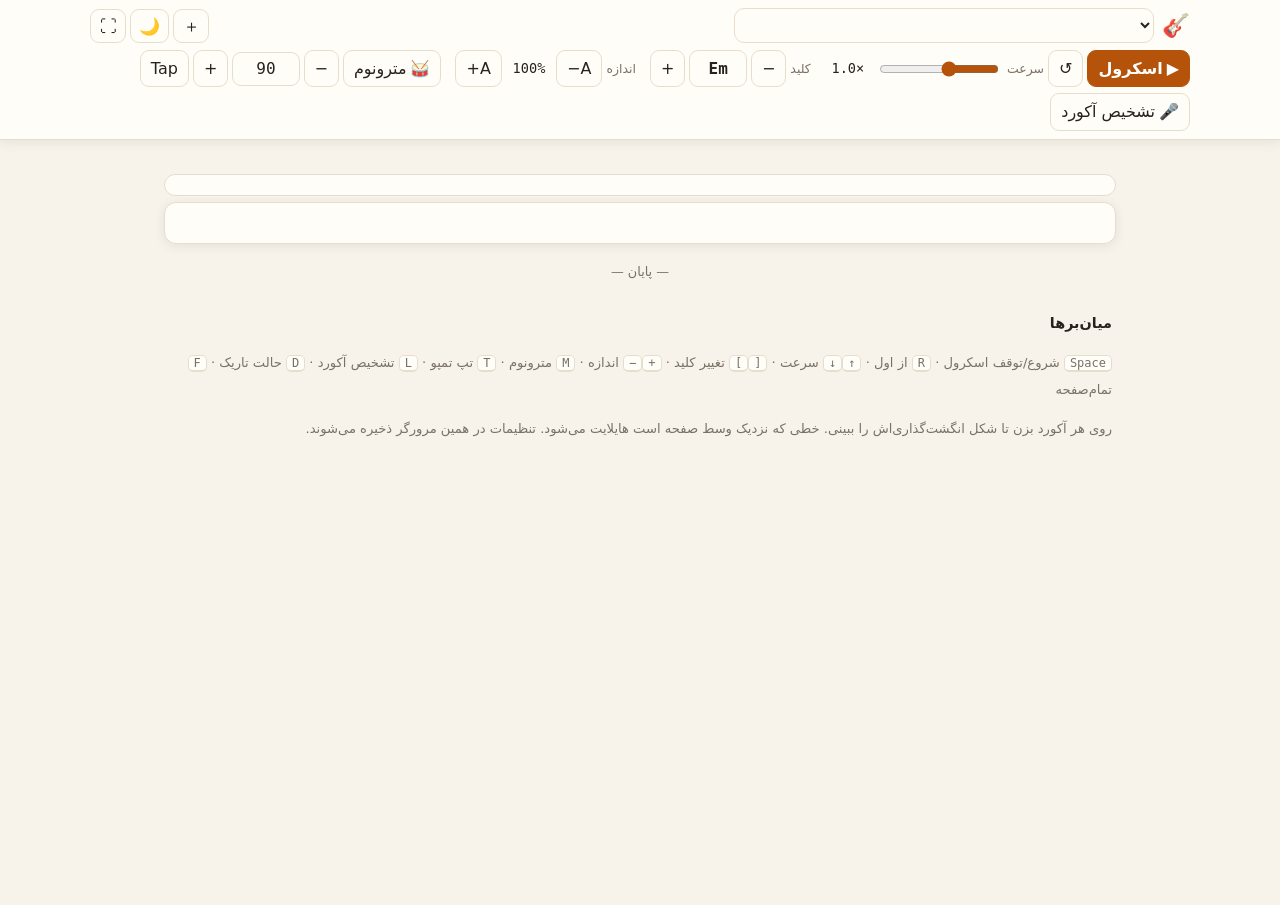
==== index.html @ a86bbe0f "Rebuild the app UI around a data-only song library - Songs are single entries in songs/library.js; H" ====
<!DOCTYPE html>
<html lang="fa" dir="rtl">
<head>
<meta charset="UTF-8">
<meta name="viewport" content="width=device-width, initial-scale=1, viewport-fit=cover">
<meta name="color-scheme" content="light dark">
<meta name="theme-color" content="#f7f3ea" media="(prefers-color-scheme: light)">
<meta name="theme-color" content="#141414" media="(prefers-color-scheme: dark)">
<title>تمرین گیتار — Guitar Practice</title>
<link rel="stylesheet" href="css/style.css">
<script>
  // Apply the saved theme before first paint (no light flash in dark mode).
  (function () {
    try {
      var s = JSON.parse(localStorage.getItem('gp:settings') || '{}');
      var t = s.theme || (matchMedia('(prefers-color-scheme: dark)').matches ? 'dark' : 'light');
      document.documentElement.setAttribute('data-theme', t);
    } catch (e) { document.documentElement.setAttribute('data-theme', 'light'); }
  })();
</script>
</head>
<body>
<header class="appbar" id="appbar">
  <div class="appbar-row">
    <div class="brand" aria-hidden="true">🎸</div>
    <label class="song-picker">
      <span class="sr-only">انتخاب آهنگ</span>
      <select id="songSelect" title="انتخاب آهنگ" dir="auto"></select>
    </label>
    <div class="appbar-actions">
      <button type="button" id="addSongBtn" class="icon-btn" title="افزودن آهنگ">＋</button>
      <button type="button" id="themeBtn" class="icon-btn" title="حالت تاریک / روشن (D)" aria-label="حالت تاریک / روشن">🌙</button>
      <button type="button" id="fsBtn" class="icon-btn" title="تمام‌صفحه (F)" aria-label="تمام‌صفحه">⛶</button>
      <button type="button" id="moreBtn" class="icon-btn more-btn" title="ابزارهای بیشتر" aria-expanded="false" aria-controls="toolbar">⚙</button>
    </div>
  </div>

  <div class="toolbar" id="toolbar">
    <div class="tool-group" role="group" aria-label="اسکرول خودکار">
      <button type="button" id="playBtn" class="primary play-btn" title="شروع / توقف اسکرول (Space)"><span class="ico">▶</span><span class="lbl">اسکرول</span></button>
      <button type="button" id="restartBtn" title="از اول (R)" aria-label="از اول">↺</button>
      <label class="slider" title="سرعت اسکرول (↑ / ↓)">
        <span class="tool-label">سرعت</span>
        <input type="range" id="speed" min="0" max="100" step="1" value="40" aria-label="سرعت اسکرول">
        <output id="speedOut" class="mono" dir="ltr">1.0×</output>
      </label>
    </div>

    <div class="tool-group extra" role="group" aria-label="تغییر کلید">
      <span class="tool-label">کلید</span>
      <button type="button" id="transDown" title="نیم‌پرده پایین ([)" aria-label="نیم‌پرده پایین">−</button>
      <button type="button" id="keyOut" dir="ltr" class="value-btn mono" title="بازگشت به کلید اصلی">Em</button>
      <button type="button" id="transUp" title="نیم‌پرده بالا (])" aria-label="نیم‌پرده بالا">+</button>
    </div>

    <div class="tool-group extra" role="group" aria-label="اندازهٔ متن">
      <span class="tool-label">اندازه</span>
      <button type="button" id="zoomOutBtn" title="کوچک‌تر (−)" aria-label="کوچک‌تر">A−</button>
      <output id="zoomOut" class="mono" dir="ltr">100%</output>
      <button type="button" id="zoomInBtn" title="بزرگ‌تر (+)" aria-label="بزرگ‌تر">A+</button>
    </div>

    <div class="tool-group extra" role="group" aria-label="مترونوم">
      <button type="button" id="metroBtn" title="مترونوم (M)"><span class="ico">🥁</span><span class="lbl">مترونوم</span></button>
      <button type="button" id="bpmDown" aria-label="کاهش تمپو">−</button>
      <input type="number" id="bpm" class="mono" min="20" max="300" value="90" inputmode="numeric" aria-label="BPM" title="BPM">
      <button type="button" id="bpmUp" aria-label="افزایش تمپو">+</button>
      <button type="button" id="tapBtn" title="تپ تمپو (T)">Tap</button>
      <span class="beats" id="beats" aria-hidden="true"></span>
    </div>

    <div class="tool-group" role="group" aria-label="تشخیص آکورد">
      <button type="button" id="micBtn" title="تشخیص آکورد با میکروفون (L)"><span class="ico">🎤</span><span class="lbl">تشخیص آکورد</span></button>
    </div>
  </div>
</header>

<main id="main">
  <section class="song-head">
    <h1 id="songTitle" dir="auto"></h1>
    <div class="song-meta" id="songMeta"></div>
  </section>

  <section class="chord-strip" id="chordStrip" aria-label="آکوردهای این آهنگ"></section>

  <div id="topSpacer" aria-hidden="true"></div>
  <article class="sheet" id="sheet" dir="ltr" lang="en" aria-label="آکورد و متن آهنگ"></article>
  <div class="sheet-end" id="sheetEnd" aria-hidden="true">— پایان —</div>

  <section class="help" id="help">
    <h2>میان‌برها</h2>
    <p>
      <kbd>Space</kbd> شروع/توقف اسکرول ·
      <kbd>R</kbd> از اول ·
      <kbd>↑</kbd><kbd>↓</kbd> سرعت ·
      <kbd>[</kbd><kbd>]</kbd> تغییر کلید ·
      <kbd>+</kbd><kbd>−</kbd> اندازه ·
      <kbd>M</kbd> مترونوم ·
      <kbd>T</kbd> تپ تمپو ·
      <kbd>L</kbd> تشخیص آکورد ·
      <kbd>D</kbd> حالت تاریک ·
      <kbd>F</kbd> تمام‌صفحه
    </p>
    <p>روی هر آکورد بزن تا شکل انگشت‌گذاری‌اش را ببینی. خطی که نزدیک وسط صفحه است هایلایت می‌شود. تنظیمات در همین مرورگر ذخیره می‌شوند.</p>
  </section>
</main>

<div class="focus-line" id="focusLine" aria-hidden="true"></div>

<aside class="detector" id="detector" hidden aria-label="تشخیص آکورد">
  <div class="det-head">
    <span class="det-dot" id="detDot"></span>
    <span class="det-title">تشخیص آکورد</span>
    <span class="det-status" id="detStatus" aria-live="polite"></span>
    <button type="button" id="detMin" class="icon-btn small" title="کوچک / بزرگ" aria-label="کوچک / بزرگ">▾</button>
    <button type="button" id="detClose" class="icon-btn small" title="خاموش" aria-label="خاموش کردن">✕</button>
  </div>
  <div class="det-body">
    <div class="det-main">
      <div class="det-chord mono" id="detChord" dir="ltr" aria-live="polite">—</div>
      <div class="det-side">
        <div class="meter" title="اطمینان"><div class="meter-fill" id="detConf"></div></div>
        <div class="det-sub mono" id="detSub" dir="ltr"></div>
        <div class="det-alt mono" id="detAlt" dir="ltr"></div>
      </div>
    </div>
    <div class="chroma" id="chroma" dir="ltr" aria-hidden="true"></div>
    <div class="level" title="بلندی صدا و آستانه"><div class="level-fill" id="levelFill"></div><div class="level-gate" id="levelGate"></div></div>
    <div class="det-history mono" id="detHistory" dir="ltr" aria-label="آکوردهای اخیر"></div>
    <details class="det-settings">
      <summary>تنظیمات تشخیص</summary>
      <label class="check"><input type="checkbox" id="songOnly" checked> فقط آکوردهای همین آهنگ (دقیق‌تر)</label>
      <label class="slider wide"><span class="tool-label">حساسیت</span><input type="range" id="sensitivity" min="0" max="100" step="1" value="55"></label>
      <div class="det-actions">
        <button type="button" id="useMicBtn">🎤 میکروفون</button>
        <label class="file-btn" role="button" tabindex="0">🎵 فایل صوتی<input type="file" id="audioFile" accept="audio/*" hidden></label>
      </div>
      <p class="hint">برای دقت بهتر: گوشی/لپ‌تاپ را نزدیک گیتار بگذار، سیم‌ها را کوک کن و هر آکورد را کامل بزن.</p>
    </details>
  </div>
</aside>

<div class="popover" id="chordPop" hidden role="dialog" aria-modal="false"></div>

<dialog id="songDialog" class="song-dialog">
  <form method="dialog" id="songForm">
    <h2>افزودن آهنگ</h2>
    <p class="hint">متن را با آکوردهای داخل کروشه (<code dir="ltr">[Am]Lyin' in [C]bed</code>) یا آکوردها در خط بالای متن وارد کن. آهنگ در همین مرورگر ذخیره می‌شود؛ برای افزودن دائمی، «کپی ورودی کتابخانه» را بزن و در <code>songs/library.js</code> بچسبان.</p>
    <div class="form-grid">
      <label>عنوان<input name="title" required dir="auto"></label>
      <label>خواننده<input name="artist" dir="auto"></label>
      <label>کلید<input name="key" dir="ltr" placeholder="Em"></label>
      <label>BPM<input name="bpm" type="number" min="20" max="300" dir="ltr" placeholder="90"></label>
      <label>میزان<input name="timeSignature" dir="ltr" placeholder="4/4"></label>
      <label class="check"><input type="checkbox" name="rtl"> متن فارسی (راست‌به‌چپ)</label>
    </div>
    <label class="body-label">آکورد و متن<textarea name="body" rows="12" dir="ltr" spellcheck="false" required placeholder="[Verse 1]&#10;[Am]Lyin' in [C]bed&#10;Tryin' to [Em]sleep but I [D]can't"></textarea></label>
    <div class="dialog-actions">
      <button type="button" id="songSave" class="primary">ذخیره و نمایش</button>
      <button type="button" id="songCopy">کپی ورودی کتابخانه</button>
      <button type="button" id="songDelete" class="danger" hidden>حذف</button>
      <button type="button" id="songCancel">بستن</button>
    </div>
  </form>
</dialog>

<div class="toast" id="toast" role="status" aria-live="polite"></div>

<script src="js/music-theory.js"></script>
<script src="js/song-parser.js"></script>
<script src="js/chord-shapes.js"></script>
<script src="js/chord-detector.js"></script>
<script src="js/audio-engine.js"></script>
<script src="songs/library.js"></script>
<script src="js/app.js"></script>
</body>
</html>
---- css/style.css ----
/* Guitar Practice — styles. No external fonts or frameworks. */

:root {
  --bg: #f7f3ea;
  --paper: #fffdf8;
  --ink: #26221d;
  --muted: #7a7166;
  --line: #e6ddcc;
  --accent: #b45309;
  --accent-ink: #fff;
  --accent-2: #0f766e;
  --chord: #a2340f;
  --hl: #fdeec2;
  --hl-edge: #e0a526;
  --match: #15803d;
  --match-bg: #dcfce7;
  --danger: #b91c1c;
  --shadow: 0 2px 12px rgba(40, 30, 10, 0.08);
  --radius: 12px;
  --ui-font: Vazirmatn, "Vazir", "Segoe UI", Tahoma, system-ui, -apple-system, "Noto Sans Arabic", sans-serif;
  --mono: ui-monospace, "Cascadia Mono", "SFMono-Regular", Menlo, Consolas, "Roboto Mono", "DejaVu Sans Mono", "Liberation Mono", "Courier New", monospace;
  --zoom: 1;
  --sheet-size: 18px;
  --appbar-h: 108px;
  color-scheme: light;
}

[data-theme="dark"] {
  --bg: #121212;
  --paper: #1b1a19;
  --ink: #ece7de;
  --muted: #9b948a;
  --line: #34312d;
  --accent: #f59e0b;
  --accent-ink: #1a1305;
  --accent-2: #2dd4bf;
  --chord: #fbbf24;
  --hl: #3a3218;
  --hl-edge: #f59e0b;
  --match: #4ade80;
  --match-bg: #14361f;
  --danger: #f87171;
  --shadow: 0 2px 14px rgba(0, 0, 0, 0.45);
  color-scheme: dark;
}

* { box-sizing: border-box; }
html { -webkit-text-size-adjust: 100%; }
body {
  margin: 0;
  background: var(--bg);
  color: var(--ink);
  font-family: var(--ui-font);
  line-height: 1.6;
  transition: background-color 0.25s, color 0.25s;
}
button, input, select, textarea { font: inherit; color: inherit; }
.mono { font-family: var(--mono); }
[hidden] { display: none !important; }
.sr-only { position: absolute; width: 1px; height: 1px; overflow: hidden; clip: rect(0 0 0 0); white-space: nowrap; }

/* ------------------------------------------------------------ app bar */

.appbar {
  position: sticky;
  top: 0;
  z-index: 40;
  background: var(--paper);
  background: color-mix(in srgb, var(--paper) 94%, transparent);
  backdrop-filter: blur(8px);
  -webkit-backdrop-filter: blur(8px);
  border-bottom: 1px solid var(--line);
  box-shadow: var(--shadow);
  padding: 8px max(12px, env(safe-area-inset-right)) 8px max(12px, env(safe-area-inset-left));
}
.appbar-row {
  display: flex;
  align-items: center;
  gap: 8px;
  max-width: 1100px;
  margin: 0 auto;
}
.brand { font-size: 1.4rem; }
.song-picker { flex: 1; min-width: 0; }
.song-picker select {
  width: 100%;
  max-width: 420px;
  font-weight: 600;
  padding: 6px 10px;
  border-radius: 10px;
  border: 1px solid var(--line);
  background: var(--paper);
}
.appbar-actions { display: flex; gap: 4px; }

button, .file-btn {
  border: 1px solid var(--line);
  background: var(--paper);
  border-radius: 9px;
  padding: 5px 10px;
  min-height: 34px;
  cursor: pointer;
  transition: border-color 0.15s, background-color 0.15s, transform 0.05s;
  user-select: none;
  -webkit-user-select: none;
}
button:hover, .file-btn:hover { border-color: var(--accent); }
button:active { transform: translateY(1px); }
button:focus-visible, select:focus-visible, input:focus-visible, .file-btn:focus-visible { outline: 2px solid var(--accent); outline-offset: 2px; }
button.primary { background: var(--accent); color: var(--accent-ink); border-color: var(--accent); font-weight: 600; }
button.on { background: var(--accent-2); color: #fff; border-color: var(--accent-2); }
button.danger { color: var(--danger); }
.icon-btn { min-width: 36px; padding: 4px 8px; font-size: 1.05rem; line-height: 1; }
.icon-btn.small { min-width: 28px; min-height: 28px; font-size: 0.85rem; padding: 2px 6px; }

.toolbar {
  display: flex;
  flex-wrap: wrap;
  gap: 6px 14px;
  align-items: center;
  max-width: 1100px;
  margin: 6px auto 0;
}
.tool-group { display: flex; align-items: center; gap: 4px; }
.tool-label { font-size: 0.78rem; color: var(--muted); }
.slider { display: flex; align-items: center; gap: 6px; }
.slider input[type="range"] { width: 120px; accent-color: var(--accent); }
.slider.wide input[type="range"] { width: 100%; flex: 1; }
output { min-width: 3.4em; text-align: center; font-size: 0.85rem; }
.value-btn { min-width: 3.6em; font-weight: 700; }
#bpm {
  width: 4.2em;
  text-align: center;
  border: 1px solid var(--line);
  background: var(--paper);
  border-radius: 9px;
  min-height: 34px;
  -moz-appearance: textfield;
}
#bpm::-webkit-outer-spin-button, #bpm::-webkit-inner-spin-button { -webkit-appearance: none; margin: 0; }
.beats { display: inline-flex; gap: 4px; margin-inline-start: 4px; }
.beats i { width: 9px; height: 9px; border-radius: 50%; background: var(--line); transition: background-color 0.05s, transform 0.05s; }
.beats i.on { background: var(--accent-2); transform: scale(1.25); }
.beats i.on.accent { background: var(--accent); }
.play-btn .ico, #metroBtn .ico, #micBtn .ico { margin-inline-end: 4px; }
.more-btn { display: none; }

/* --------------------------------------------------------------- main */

main {
  max-width: 980px;
  margin: 0 auto;
  padding: 18px max(14px, env(safe-area-inset-right)) 0 max(14px, env(safe-area-inset-left));
}
.song-head { margin-bottom: 10px; }
.song-head h1 { margin: 0; font-size: 1.45rem; line-height: 1.3; color: var(--accent); }
.song-head h1 small { color: var(--muted); font-weight: 500; font-size: 0.85em; }
.song-meta { display: flex; flex-wrap: wrap; gap: 6px; margin-top: 6px; font-size: 0.8rem; color: var(--muted); }
.chip { border: 1px solid var(--line); border-radius: 999px; padding: 1px 10px; background: var(--paper); }
.chip b { color: var(--ink); font-family: var(--mono); }
.chip.note { border-style: dashed; }
.yt-btn { font-size: 0.8rem; min-height: 26px; padding: 1px 10px; border-radius: 999px; }
.yt-frame { width: 100%; aspect-ratio: 16 / 9; border: 0; border-radius: var(--radius); margin-top: 8px; }

.chord-strip {
  display: flex;
  gap: 8px;
  overflow-x: auto;
  padding: 10px;
  margin: 10px 0 6px;
  background: var(--paper);
  border: 1px solid var(--line);
  border-radius: var(--radius);
  scrollbar-width: thin;
  direction: ltr;
}
.diagram {
  flex: 0 0 auto;
  display: flex;
  flex-direction: column;
  align-items: center;
  padding: 4px 6px 2px;
  border-radius: 10px;
  border: 1px solid transparent;
  background: none;
  min-height: 0;
  color: var(--ink);
}
.diagram .name { font-family: var(--mono); font-weight: 700; color: var(--chord); font-size: 0.95rem; }
.diagram.match { border-color: var(--match); background: var(--match-bg); }
.chord-svg { display: block; }
.chord-svg .finger { fill: var(--paper); }
.chord-svg .root-dot { fill: var(--chord); }

/* ---------------------------------------------------------- the sheet */

.sheet {
  background: var(--paper);
  border: 1px solid var(--line);
  border-radius: var(--radius);
  box-shadow: var(--shadow);
  padding: 18px 14px 22px;
  font-family: var(--mono);
  font-size: calc(var(--sheet-size) * var(--zoom));
  line-height: 1.35;
  font-variant-ligatures: none;
  text-align: start;
}
.section-label {
  font-family: var(--ui-font);
  font-size: 0.72em;
  font-weight: 700;
  letter-spacing: 0.06em;
  text-transform: uppercase;
  color: var(--accent-2);
  margin: 1.1em 0 0.25em;
  padding-inline-start: 0.5ch;
}
.section-label:first-child { margin-top: 0; }
.blank { height: 0.7em; }

.line {
  position: relative;
  padding: 0.08em 0.5ch 0.12em;
  margin: 0 -0.25ch;
  border-radius: 7px;
  transition: background-color 0.25s, box-shadow 0.25s;
}
.line.active {
  background: var(--hl);
  box-shadow: inset 4px 0 0 var(--hl-edge);
}
.sheet[dir="rtl"] .line.active { box-shadow: inset -4px 0 0 var(--hl-edge); }

/* A word group never wraps internally, so a chord stays on its word. */
.wg { display: inline-block; white-space: nowrap; vertical-align: bottom; }
.ck { display: inline-flex; flex-direction: column; align-items: flex-start; vertical-align: bottom; }
/* Chord row: zero width so a long chord name overflows to the right instead
   of stretching the lyric; the parser adds padding where chords would touch. */
.cd {
  display: block;
  width: 0;
  height: 1.3em;
  line-height: 1.3em;
  white-space: nowrap;
  overflow: visible;
}
.cd b {
  font-weight: 700;
  color: var(--chord);
  cursor: pointer;
  border-radius: 4px;
  padding: 0 1px;
  margin: 0 -1px;
}
.cd b:hover { background: color-mix(in srgb, var(--chord) 15%, transparent); }
.cd b.match { color: var(--match); background: var(--match-bg); box-shadow: 0 0 0 2px var(--match); }
.ly { display: block; white-space: pre; line-height: 1.4em; }
/* Monospace fonts have no Persian/Arabic glyphs; RTL lyrics use the UI font
   (alignment does not depend on monospace: each chord sits on its chunk). */
.sheet[dir="rtl"] .ly { font-family: var(--ui-font); }
.fill { display: inline-block; text-align: center; color: var(--muted); }
.line.lyrics-only .ly { white-space: pre-wrap; }
.line.chords-only .ck { margin-inline-end: 1.6ch; }
.line.chords-only .cd { width: auto; }
.line.chords-only .cd .annot { color: var(--muted); font-weight: 400; margin-inline-start: 0.6ch; }

.sheet-end { text-align: center; color: var(--muted); font-size: 0.8rem; padding: 18px 0 0; }
#topSpacer { height: 0; }
.help { color: var(--muted); font-size: 0.82rem; padding: 26px 4px 50vh; line-height: 2; }
.help h2 { font-size: 0.9rem; margin: 0; color: var(--ink); }
kbd {
  font-family: var(--mono);
  font-size: 0.75rem;
  border: 1px solid var(--line);
  border-bottom-width: 2px;
  border-radius: 5px;
  padding: 0 5px;
  background: var(--paper);
}

/* Reading guide at the focus height while auto-scrolling */
.focus-line {
  position: fixed;
  left: 0;
  right: 0;
  height: 0;
  border-top: 2px dashed color-mix(in srgb, var(--hl-edge) 55%, transparent);
  pointer-events: none;
  opacity: 0;
  transition: opacity 0.3s;
  z-index: 5;
}
.focus-line.show { opacity: 1; }

/* ------------------------------------------------------ chord detector */

/* Docked bottom-right: lyrics are left-aligned, so this covers the least. */
.detector {
  position: fixed;
  right: max(14px, env(safe-area-inset-right));
  bottom: max(14px, env(safe-area-inset-bottom));
  width: 300px;
  max-height: calc(100vh - var(--appbar-h) - 28px);
  overflow: auto;
  z-index: 30;
  background: var(--paper);
  border: 1px solid var(--line);
  border-radius: 16px;
  box-shadow: 0 8px 30px rgba(0, 0, 0, 0.18);
  padding: 10px 12px 10px;
}
.det-head { display: flex; align-items: center; gap: 6px; }
.det-title { font-weight: 700; font-size: 0.85rem; }
.det-status { flex: 1; font-size: 0.75rem; color: var(--muted); white-space: nowrap; overflow: hidden; text-overflow: ellipsis; }
.det-dot { width: 9px; height: 9px; border-radius: 50%; background: var(--muted); flex: 0 0 auto; }
.det-dot.live { background: #ef4444; box-shadow: 0 0 0 0 rgba(239, 68, 68, 0.6); animation: pulse 1.6s infinite; }
@keyframes pulse { 0% { box-shadow: 0 0 0 0 rgba(239, 68, 68, 0.55); } 70% { box-shadow: 0 0 0 9px rgba(239, 68, 68, 0); } 100% { box-shadow: 0 0 0 0 rgba(239, 68, 68, 0); } }
.det-main { display: flex; align-items: center; gap: 12px; margin: 6px 0 4px; direction: ltr; }
.det-chord {
  min-width: 3.2em;
  font-size: 2.6rem;
  font-weight: 800;
  line-height: 1.1;
  color: var(--chord);
  text-align: center;
  transition: color 0.2s, opacity 0.3s, transform 0.12s;
}
.det-chord.stale { opacity: 0.4; }
.det-chord.bump { transform: scale(1.08); }
.det-chord.match { color: var(--match); }
.det-side { flex: 1; min-width: 0; }
.meter { height: 6px; border-radius: 3px; background: var(--line); overflow: hidden; }
.meter-fill { height: 100%; width: 0; background: var(--accent-2); transition: width 0.15s; }
.det-sub { font-size: 0.72rem; color: var(--muted); margin-top: 4px; }
.det-alt { font-size: 0.72rem; color: var(--muted); white-space: nowrap; overflow: hidden; text-overflow: ellipsis; }
.chroma { display: grid; grid-template-columns: repeat(12, 1fr); gap: 3px; height: 54px; align-items: end; margin-top: 6px; }
.chroma div { position: relative; height: 100%; display: flex; flex-direction: column; justify-content: flex-end; align-items: center; }
.chroma span.bar { width: 100%; background: var(--accent); border-radius: 3px 3px 0 0; transform-origin: bottom; transform: scaleY(0.02); height: 40px; transition: transform 0.08s linear; opacity: 0.85; }
.chroma span.bar.tone { background: var(--accent-2); }
.chroma small { font-family: var(--mono); font-size: 0.58rem; color: var(--muted); line-height: 1.2; }
.level { position: relative; height: 5px; background: var(--line); border-radius: 3px; margin-top: 6px; overflow: hidden; }
.level-fill { height: 100%; width: 0; background: var(--muted); transition: width 0.06s; }
.level-fill.open { background: var(--accent-2); }
.level-gate { position: absolute; top: 0; bottom: 0; width: 2px; background: var(--danger); }
.det-history { display: flex; flex-wrap: wrap; gap: 4px; margin-top: 6px; min-height: 1.4em; font-size: 0.78rem; }
.det-history span { padding: 0 6px; border-radius: 6px; background: var(--bg); border: 1px solid var(--line); }
.det-history span.match { border-color: var(--match); color: var(--match); }
.det-settings { margin-top: 6px; font-size: 0.8rem; }
.det-settings summary { cursor: pointer; color: var(--muted); }
.det-settings label { display: flex; align-items: center; gap: 6px; margin: 6px 0; }
.det-actions { display: flex; gap: 6px; flex-wrap: wrap; }
.file-btn { display: inline-flex; align-items: center; }
.hint { color: var(--muted); font-size: 0.76rem; margin: 6px 0 0; }
.detector.min .det-body > :not(.det-main) { display: none; }
.detector.min .det-chord { font-size: 1.8rem; }

/* ------------------------------------------------------ chord popover */

.popover {
  position: fixed;
  z-index: 60;
  background: var(--paper);
  border: 1px solid var(--line);
  border-radius: 14px;
  box-shadow: 0 10px 30px rgba(0, 0, 0, 0.22);
  padding: 10px 12px;
  text-align: center;
  direction: ltr;
}
.popover .name { font-family: var(--mono); font-size: 1.3rem; font-weight: 800; color: var(--chord); }
.popover .tones { font-family: var(--mono); font-size: 0.75rem; color: var(--muted); }

/* ------------------------------------------------------- song dialog */

.song-dialog {
  width: min(680px, 94vw);
  border: 1px solid var(--line);
  border-radius: 16px;
  background: var(--paper);
  color: var(--ink);
  padding: 16px 18px;
  box-shadow: 0 20px 60px rgba(0, 0, 0, 0.35);
}
.song-dialog::backdrop { background: rgba(0, 0, 0, 0.45); }
.song-dialog h2 { margin: 0 0 4px; font-size: 1.1rem; }
.form-grid { display: grid; grid-template-columns: repeat(auto-fit, minmax(140px, 1fr)); gap: 8px; margin: 10px 0; }
.song-dialog label { display: flex; flex-direction: column; gap: 3px; font-size: 0.8rem; color: var(--muted); }
.song-dialog label.check { flex-direction: row; align-items: center; }
.song-dialog input:not([type="checkbox"]), .song-dialog textarea {
  border: 1px solid var(--line);
  border-radius: 9px;
  padding: 6px 8px;
  background: var(--bg);
  color: var(--ink);
}
.song-dialog textarea { font-family: var(--mono); font-size: 0.9rem; resize: vertical; width: 100%; }
.dialog-actions { display: flex; flex-wrap: wrap; gap: 6px; margin-top: 10px; }

.toast {
  position: fixed;
  left: 50%;
  bottom: 24px;
  transform: translate(-50%, 30px);
  background: var(--ink);
  color: var(--paper);
  border-radius: 10px;
  padding: 8px 14px;
  font-size: 0.85rem;
  opacity: 0;
  pointer-events: none;
  transition: opacity 0.2s, transform 0.2s;
  z-index: 80;
  max-width: 90vw;
  text-align: center;
}
.toast.show { opacity: 1; transform: translate(-50%, 0); }

/* ---------------------------------------------------------- responsive */

@media (max-width: 760px) {
  :root { --sheet-size: 16px; }
  .more-btn { display: inline-block; }
  .toolbar .tool-group.extra { display: none; }
  .toolbar.expanded .tool-group.extra { display: flex; }
  .toolbar { gap: 6px 10px; }
  .slider input[type="range"] { width: 92px; }
  .play-btn .lbl, #micBtn .lbl, #metroBtn .lbl { display: none; }
  .play-btn .ico, #micBtn .ico, #metroBtn .ico { margin: 0; }
  main { padding-top: 12px; }
  .song-head h1 { font-size: 1.2rem; }
  .sheet { padding: 12px 8px 16px; border-radius: 10px; }
  .detector {
    left: 8px;
    right: 8px;
    bottom: max(8px, env(safe-area-inset-bottom));
    width: auto;
    padding: 8px 10px;
  }
  .det-chord { font-size: 2.1rem; }
  .chroma { height: 40px; }
  .chroma span.bar { height: 28px; }
}

@media (max-width: 380px) {
  .slider .tool-label { display: none; }
  .slider input[type="range"] { width: 76px; }
}

@media (prefers-reduced-motion: reduce) {
  * { transition: none !important; animation: none !important; }
}

@media print {
  .appbar, .detector, .help, .chord-strip, .focus-line, .toast { display: none !important; }
  .sheet { border: 0; box-shadow: none; }
  .line.active { background: none; box-shadow: none; }
}
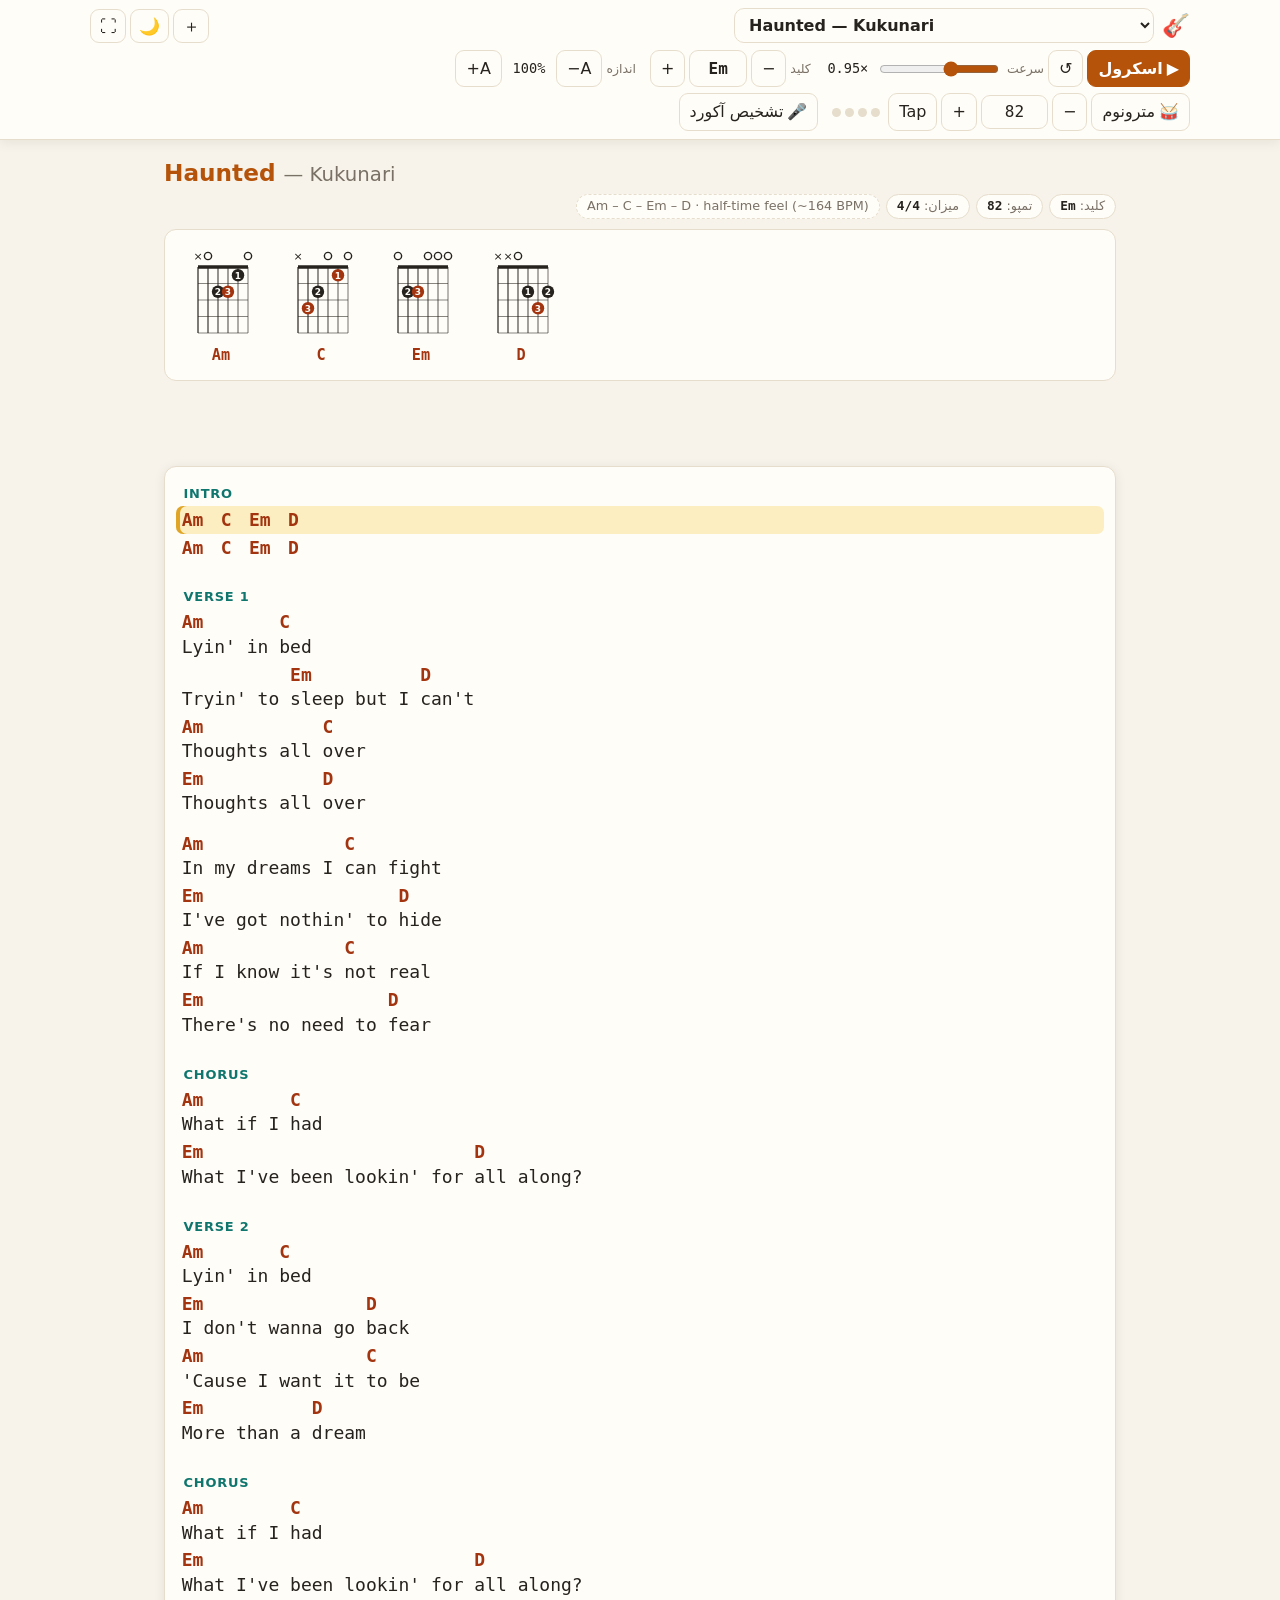
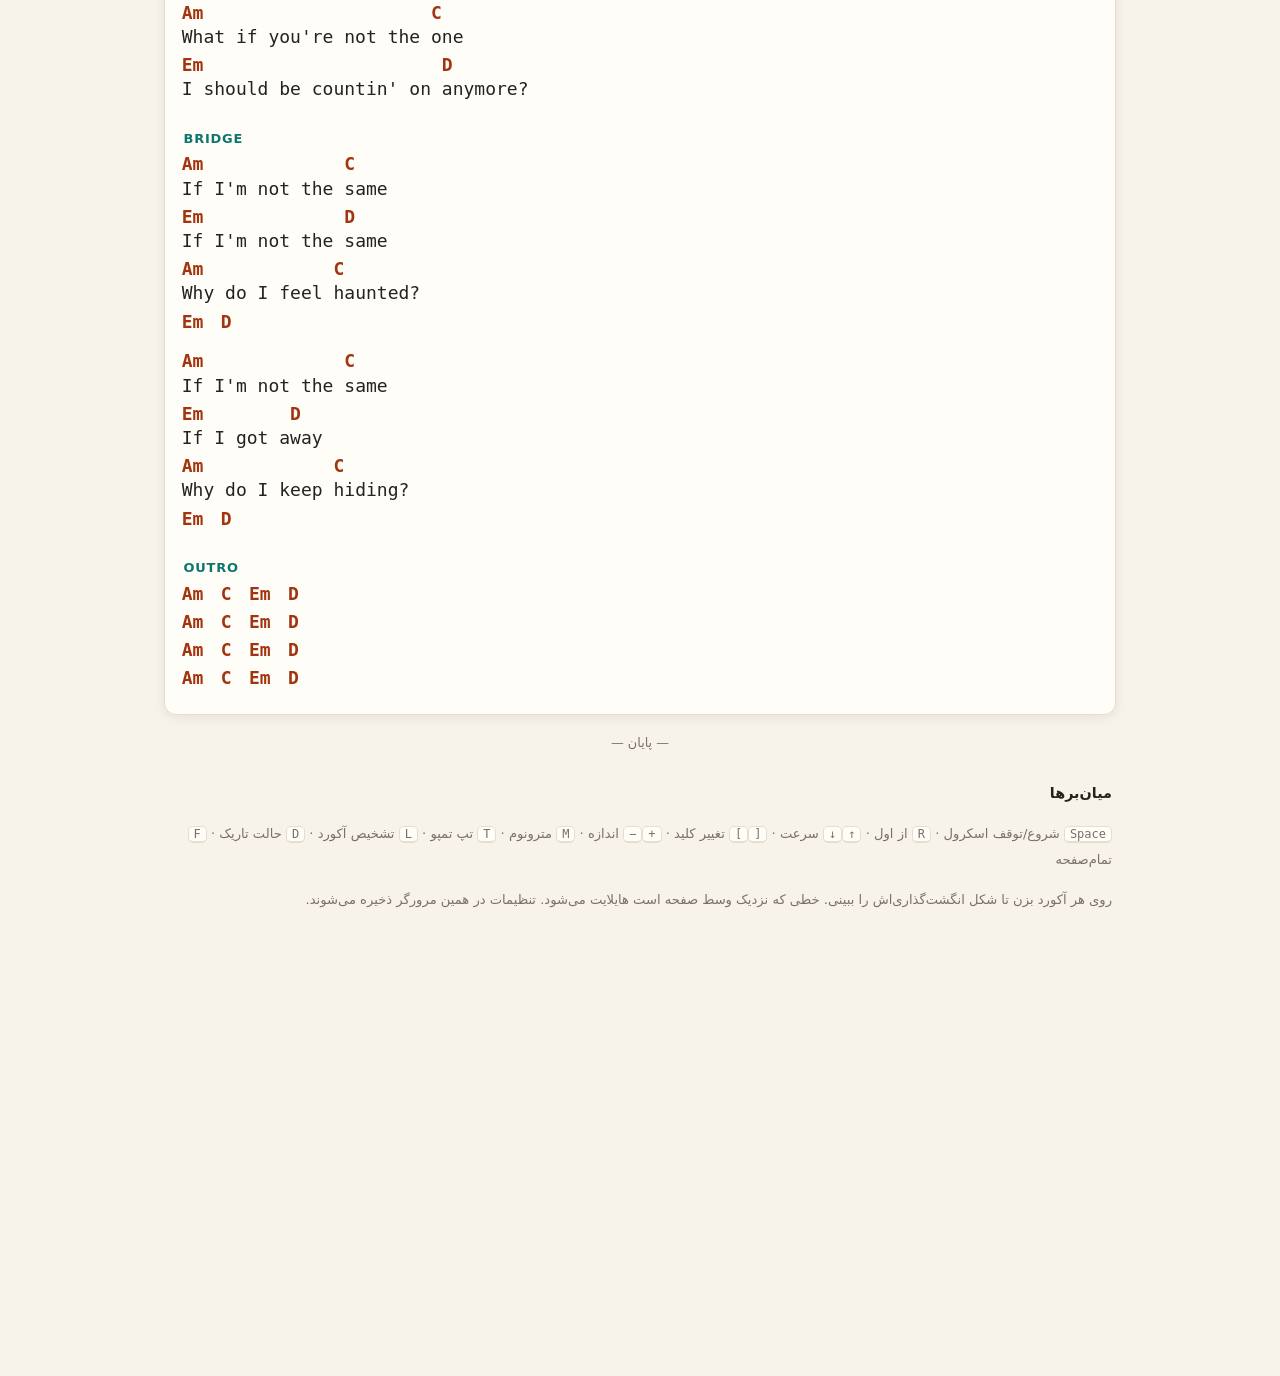
==== commit 9ffe7c04: "WIP: unrestricted chord detection mode (24 triads, top-4 candidates, unknown below 0.3) Toggle persi" ====
--- a/index.html
+++ b/index.html
@@ -124,12 +124,16 @@
         <div class="det-alt mono" id="detAlt" dir="ltr"></div>
       </div>
     </div>
+    <label class="mode-toggle" title="بدون فیلتر آهنگ: همهٔ ۲۴ آکورد ماژور و مینور">
+      <input type="checkbox" id="unrestricted">
+      <span>حالت آزاد — همهٔ آکوردهای ماژور و مینور</span>
+    </label>
+    <div class="det-cands" id="detCands" dir="ltr" aria-label="محتمل‌ترین آکوردها"></div>
     <div class="chroma" id="chroma" dir="ltr" aria-hidden="true"></div>
     <div class="level" title="بلندی صدا و آستانه"><div class="level-fill" id="levelFill"></div><div class="level-gate" id="levelGate"></div></div>
     <div class="det-history mono" id="detHistory" dir="ltr" aria-label="آکوردهای اخیر"></div>
     <details class="det-settings">
       <summary>تنظیمات تشخیص</summary>
-      <label class="check"><input type="checkbox" id="songOnly" checked> فقط آکوردهای همین آهنگ (دقیق‌تر)</label>
       <label class="slider wide"><span class="tool-label">حساسیت</span><input type="range" id="sensitivity" min="0" max="100" step="1" value="55"></label>
       <div class="det-actions">
         <button type="button" id="useMicBtn">🎤 میکروفون</button>
--- a/css/style.css
+++ b/css/style.css
@@ -352,6 +352,20 @@
 .det-actions { display: flex; gap: 6px; flex-wrap: wrap; }
 .file-btn { display: inline-flex; align-items: center; }
 .hint { color: var(--muted); font-size: 0.76rem; margin: 6px 0 0; }
+/* Restricted / unrestricted toggle and the candidate bars (unrestricted). */
+.mode-toggle { display: flex; align-items: center; gap: 6px; font-size: 0.78rem; margin: 4px 0 2px; cursor: pointer; }
+.mode-toggle input { accent-color: var(--accent-2); }
+.det-cands { display: none; grid-template-columns: repeat(4, 1fr); gap: 4px; margin: 4px 0 2px; }
+.detector.unrestricted .det-cands { display: grid; }
+.detector.unrestricted .det-alt { display: none; }
+.cand { border: 1px solid var(--line); border-radius: 8px; padding: 3px 4px 4px; text-align: center; font-family: var(--mono); background: var(--bg); transition: opacity 0.15s; }
+.cand b { display: block; font-size: 0.95rem; color: var(--chord); line-height: 1.2; }
+.cand small { display: block; font-size: 0.66rem; color: var(--muted); }
+.cand .cbar { height: 4px; border-radius: 2px; background: var(--line); overflow: hidden; margin-top: 2px; }
+.cand .cbar i { display: block; height: 100%; background: var(--accent-2); transition: width 0.1s linear; }
+.cand.top { border-color: var(--accent-2); }
+.cand.weak { opacity: 0.45; }
+.det-chord.unknown { font-size: 1.5rem; color: var(--muted); }
 .detector.min .det-body > :not(.det-main) { display: none; }
 .detector.min .det-chord { font-size: 1.8rem; }
 
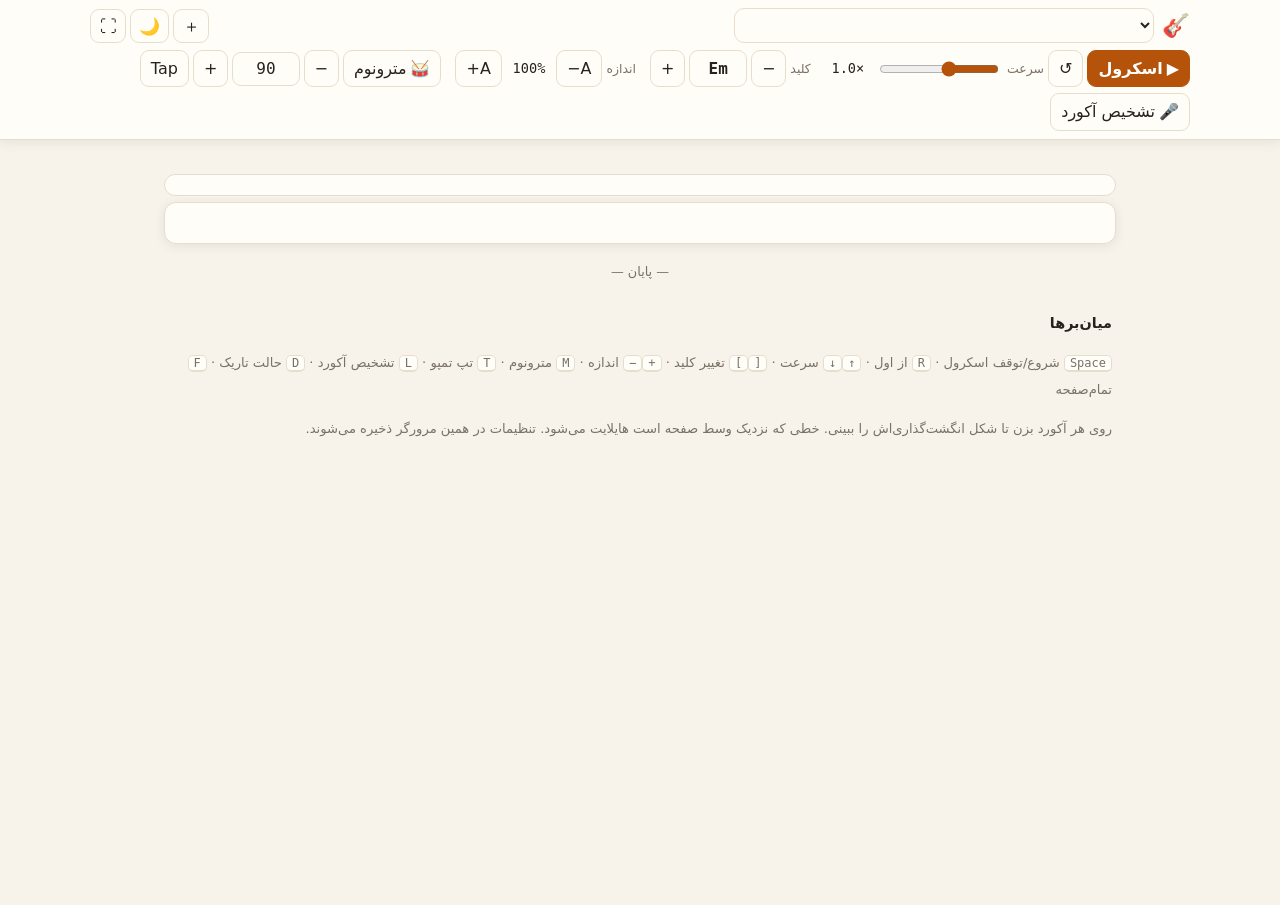
==== commit d5016168: "feat: complete chord-by-chord step mode with interactive practice HUD - Add sticky practice HUD with" ====
--- a/index.html
+++ b/index.html
@@ -83,6 +83,20 @@
 
   <section class="chord-strip" id="chordStrip" aria-label="آکوردهای این آهنگ"></section>
 
+  <div class="practice-bar" id="practiceBar" hidden>
+    <div class="practice-info">
+      <span class="p-badge">🎯 آکورد هدف:</span>
+      <strong class="p-chord mono" id="pTargetChord">—</strong>
+      <span class="p-next mono" id="pNextChord"></span>
+      <span class="p-count mono" id="pCount">(۰ / ۰)</span>
+    </div>
+    <div class="practice-actions">
+      <button type="button" id="pPrevBtn" class="small icon-btn" title="آکورد قبلی">◀</button>
+      <button type="button" id="pNextBtn" class="small icon-btn" title="آکورد بعدی (Space / کلیک)">▶</button>
+      <button type="button" id="pRestartBtn" class="small icon-btn" title="از اول">↺</button>
+    </div>
+  </div>
+
   <div id="topSpacer" aria-hidden="true"></div>
   <article class="sheet" id="sheet" dir="ltr" lang="en" aria-label="آکورد و متن آهنگ"></article>
   <div class="sheet-end" id="sheetEnd" aria-hidden="true">— پایان —</div>
@@ -124,16 +138,12 @@
         <div class="det-alt mono" id="detAlt" dir="ltr"></div>
       </div>
     </div>
-    <label class="mode-toggle" title="بدون فیلتر آهنگ: همهٔ ۲۴ آکورد ماژور و مینور">
-      <input type="checkbox" id="unrestricted">
-      <span>حالت آزاد — همهٔ آکوردهای ماژور و مینور</span>
-    </label>
-    <div class="det-cands" id="detCands" dir="ltr" aria-label="محتمل‌ترین آکوردها"></div>
     <div class="chroma" id="chroma" dir="ltr" aria-hidden="true"></div>
     <div class="level" title="بلندی صدا و آستانه"><div class="level-fill" id="levelFill"></div><div class="level-gate" id="levelGate"></div></div>
     <div class="det-history mono" id="detHistory" dir="ltr" aria-label="آکوردهای اخیر"></div>
     <details class="det-settings">
       <summary>تنظیمات تشخیص</summary>
+      <label class="check"><input type="checkbox" id="songOnly" checked> فقط آکوردهای همین آهنگ (دقیق‌تر)</label>
       <label class="slider wide"><span class="tool-label">حساسیت</span><input type="range" id="sensitivity" min="0" max="100" step="1" value="55"></label>
       <div class="det-actions">
         <button type="button" id="useMicBtn">🎤 میکروفون</button>
--- a/css/style.css
+++ b/css/style.css
@@ -187,7 +187,8 @@
   color: var(--ink);
 }
 .diagram .name { font-family: var(--mono); font-weight: 700; color: var(--chord); font-size: 0.95rem; }
-.diagram.match { border-color: var(--match); background: var(--match-bg); }
+.diagram.match, .diagram.hit { border-color: var(--match); background: var(--match-bg); }
+.diagram.current-chord { border-color: var(--accent); box-shadow: 0 0 0 2px var(--accent); }
 .chord-svg { display: block; }
 .chord-svg .finger { fill: var(--paper); }
 .chord-svg .root-dot { fill: var(--chord); }
@@ -231,6 +232,13 @@
   box-shadow: inset 4px 0 0 var(--hl-edge);
 }
 .sheet[dir="rtl"] .line.active { box-shadow: inset -4px 0 0 var(--hl-edge); }
+.line.chord-hit {
+  animation: chordHit 0.4s ease-out;
+}
+@keyframes chordHit {
+  0% { background: color-mix(in srgb, var(--match) 40%, transparent); }
+  100% { background: transparent; }
+}
 
 /* A word group never wraps internally, so a chord stays on its word. */
 .wg { display: inline-block; white-space: nowrap; vertical-align: bottom; }
@@ -254,7 +262,91 @@
   margin: 0 -1px;
 }
 .cd b:hover { background: color-mix(in srgb, var(--chord) 15%, transparent); }
-.cd b.match { color: var(--match); background: var(--match-bg); box-shadow: 0 0 0 2px var(--match); }
+.cd b.match, .cd b.hit { color: var(--match); background: var(--match-bg); box-shadow: 0 0 0 2px var(--match); }
+.cd b.done {
+  color: #fff !important;
+  background: #16a34a !important;
+  box-shadow: 0 0 0 2px rgba(22, 163, 74, 0.4) !important;
+  border-radius: 4px;
+  padding: 1px 4px !important;
+  display: inline-block;
+}
+.cd b.current-chord {
+  color: #fff !important;
+  background: #ea580c !important;
+  box-shadow: 0 0 0 3px rgba(234, 88, 12, 0.45), 0 2px 10px rgba(234, 88, 12, 0.4) !important;
+  border-radius: 6px !important;
+  padding: 1px 6px !important;
+  margin: 0 -2px !important;
+  display: inline-block !important;
+  font-weight: 800 !important;
+  position: relative !important;
+  z-index: 10 !important;
+  transform: scale(1.18);
+  animation: target-pulse 1s infinite alternate ease-in-out;
+}
+.cd b.current-chord::after {
+  content: "▼";
+  position: absolute;
+  top: -14px;
+  left: 50%;
+  transform: translateX(-50%);
+  font-size: 11px;
+  line-height: 1;
+  color: #ea580c;
+  animation: bounce-arrow 0.6s infinite alternate ease-in-out;
+}
+.cd b.just-hit {
+  transform: scale(1.3) !important;
+  transition: transform 0.2s cubic-bezier(0.175, 0.885, 0.32, 1.275);
+}
+@keyframes bounce-arrow {
+  from { transform: translateX(-50%) translateY(0); }
+  to { transform: translateX(-50%) translateY(-3px); }
+}
+@keyframes target-pulse {
+  from { box-shadow: 0 0 0 2px rgba(234, 88, 12, 0.4), 0 2px 6px rgba(234, 88, 12, 0.3); }
+  to { box-shadow: 0 0 0 5px rgba(234, 88, 12, 0.8), 0 4px 14px rgba(234, 88, 12, 0.6); }
+}
+
+/* Practice Bar */
+.practice-bar {
+  display: flex;
+  align-items: center;
+  justify-content: space-between;
+  background: var(--paper);
+  border: 2px solid var(--accent);
+  border-radius: 12px;
+  padding: 8px 14px;
+  margin: 10px 0;
+  box-shadow: var(--shadow);
+  position: sticky;
+  top: var(--appbar-h);
+  z-index: 30;
+  backdrop-filter: blur(8px);
+}
+.practice-bar[hidden] { display: none; }
+.practice-info {
+  display: flex;
+  align-items: center;
+  gap: 8px;
+  font-size: 0.95rem;
+  flex-wrap: wrap;
+}
+.p-badge { font-weight: 600; color: var(--muted); }
+.p-chord {
+  font-size: 1.35rem;
+  font-weight: 800;
+  color: #fff;
+  background: #ea580c;
+  padding: 2px 10px;
+  border-radius: 8px;
+  box-shadow: 0 0 0 2px #ea580c, 0 2px 8px rgba(0,0,0,0.15);
+  animation: target-pulse 1s infinite alternate ease-in-out;
+}
+.p-next { color: var(--muted); font-size: 0.85rem; }
+.p-count { font-size: 0.85rem; color: var(--muted); margin-inline-start: 6px; }
+.practice-actions { display: flex; align-items: center; gap: 6px; }
 .ly { display: block; white-space: pre; line-height: 1.4em; }
 /* Monospace fonts have no Persian/Arabic glyphs; RTL lyrics use the UI font
    (alignment does not depend on monospace: each chord sits on its chunk). */
@@ -352,22 +444,10 @@
 .det-actions { display: flex; gap: 6px; flex-wrap: wrap; }
 .file-btn { display: inline-flex; align-items: center; }
 .hint { color: var(--muted); font-size: 0.76rem; margin: 6px 0 0; }
-/* Restricted / unrestricted toggle and the candidate bars (unrestricted). */
-.mode-toggle { display: flex; align-items: center; gap: 6px; font-size: 0.78rem; margin: 4px 0 2px; cursor: pointer; }
-.mode-toggle input { accent-color: var(--accent-2); }
-.det-cands { display: none; grid-template-columns: repeat(4, 1fr); gap: 4px; margin: 4px 0 2px; }
-.detector.unrestricted .det-cands { display: grid; }
-.detector.unrestricted .det-alt { display: none; }
-.cand { border: 1px solid var(--line); border-radius: 8px; padding: 3px 4px 4px; text-align: center; font-family: var(--mono); background: var(--bg); transition: opacity 0.15s; }
-.cand b { display: block; font-size: 0.95rem; color: var(--chord); line-height: 1.2; }
-.cand small { display: block; font-size: 0.66rem; color: var(--muted); }
-.cand .cbar { height: 4px; border-radius: 2px; background: var(--line); overflow: hidden; margin-top: 2px; }
-.cand .cbar i { display: block; height: 100%; background: var(--accent-2); transition: width 0.1s linear; }
-.cand.top { border-color: var(--accent-2); }
-.cand.weak { opacity: 0.45; }
-.det-chord.unknown { font-size: 1.5rem; color: var(--muted); }
-.detector.min .det-body > :not(.det-main) { display: none; }
-.detector.min .det-chord { font-size: 1.8rem; }
+.detector.min .det-body > :not(.det-main),
+.detector.minimized .det-body > :not(.det-main) { display: none; }
+.detector.min .det-chord,
+.detector.minimized .det-chord { font-size: 1.8rem; }
 
 /* ------------------------------------------------------ chord popover */
 
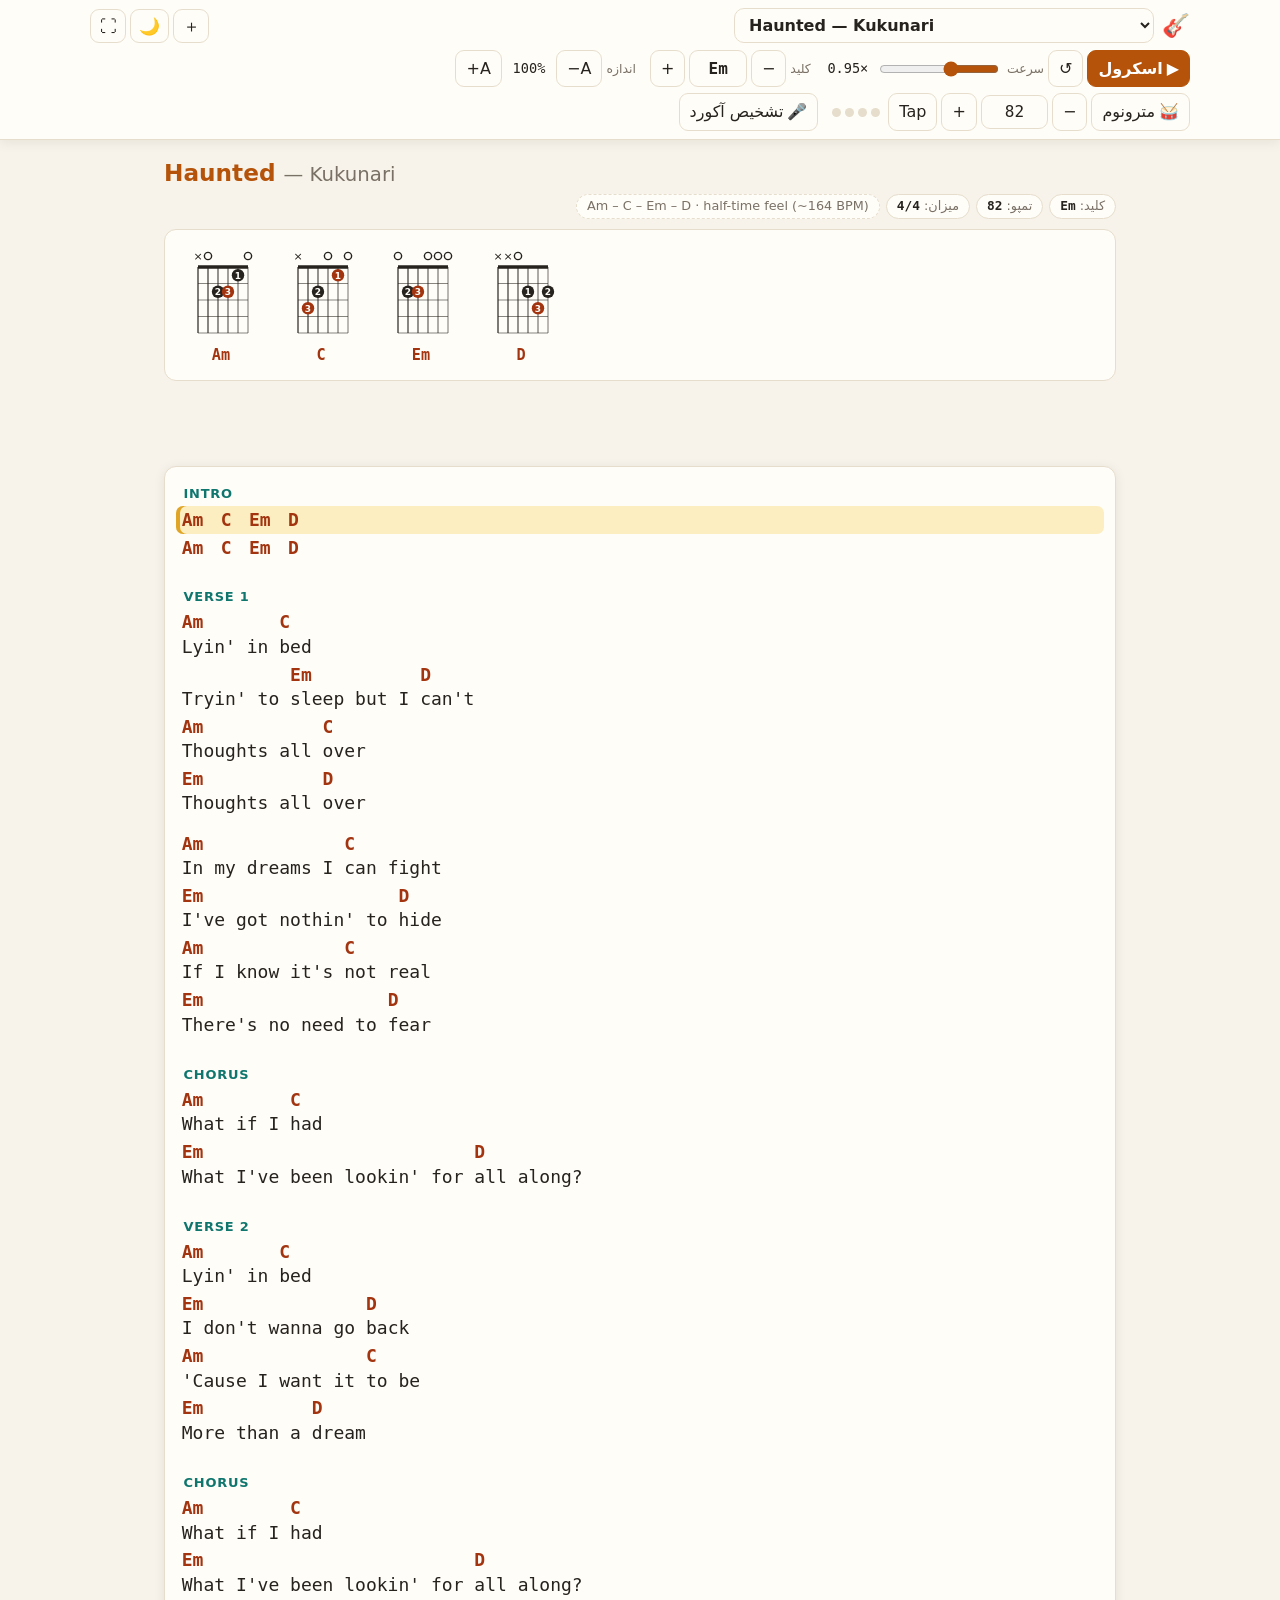
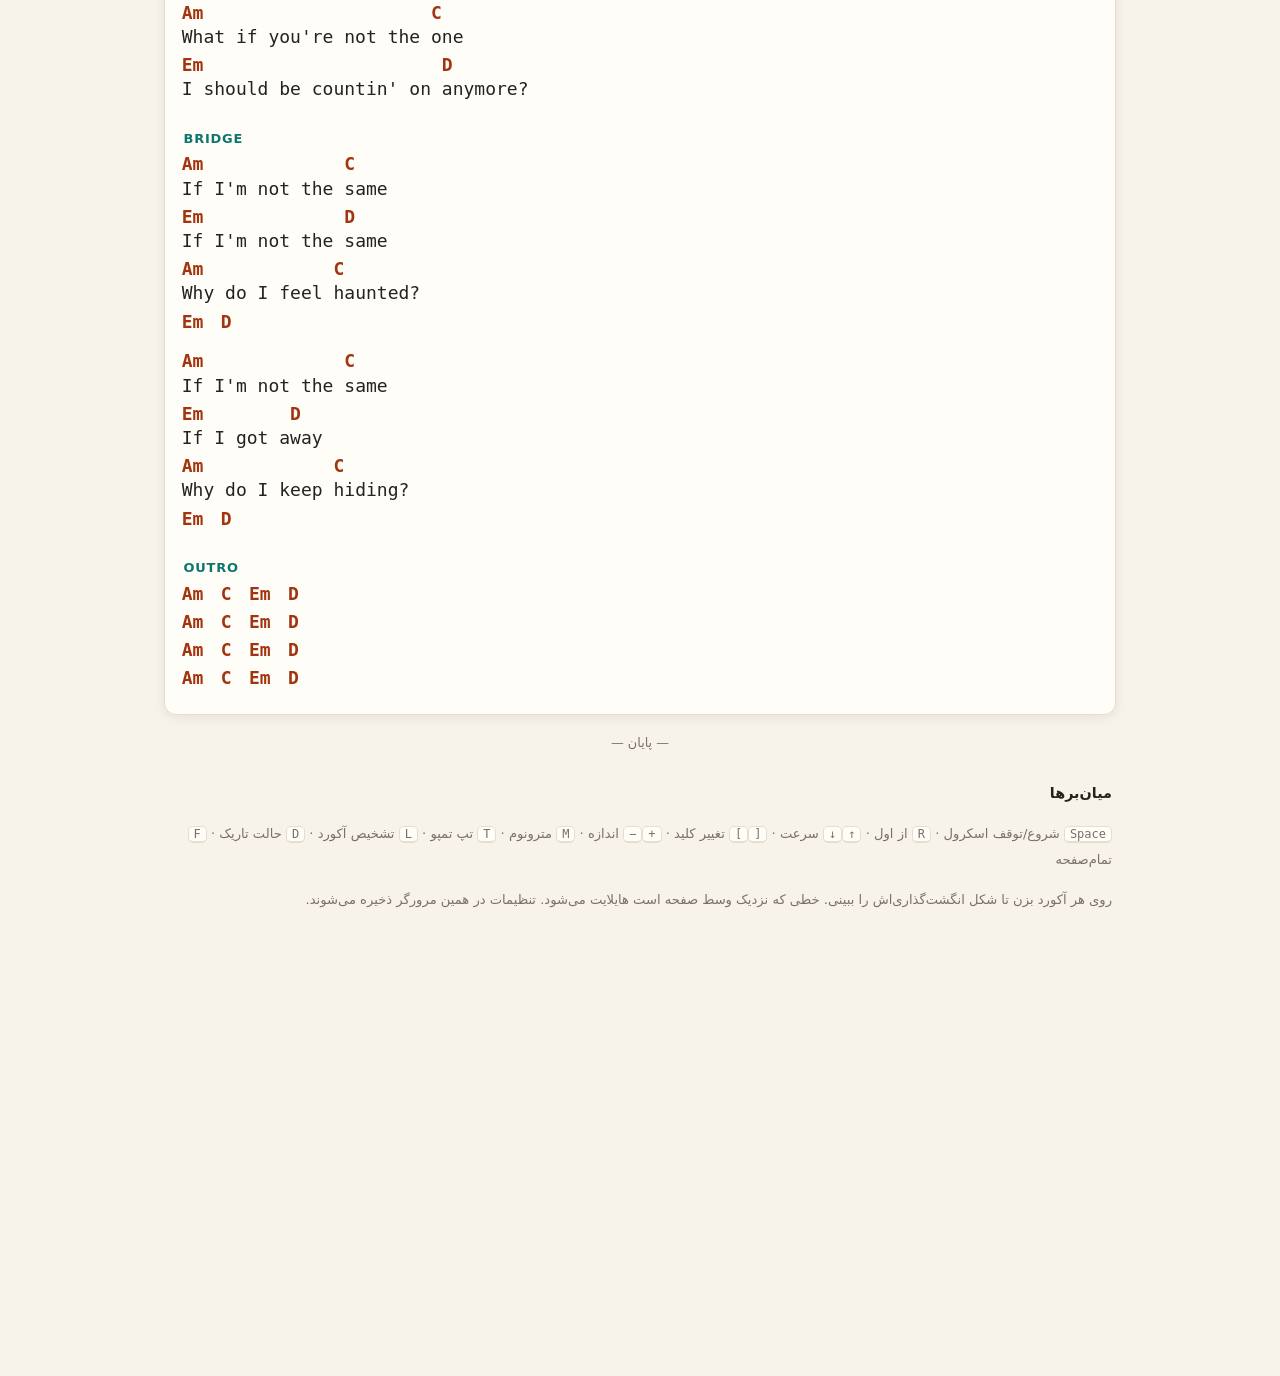
==== commit 3e7eaed5: "feat: integrate SongFollower into app UI with debug panel, audio recorder, and synthetic test runner" ====
--- a/index.html
+++ b/index.html
@@ -126,6 +126,7 @@
     <span class="det-dot" id="detDot"></span>
     <span class="det-title">تشخیص آکورد</span>
     <span class="det-status" id="detStatus" aria-live="polite"></span>
+    <button type="button" id="dbgToggleBtn" class="pill-btn small" title="پنل عیب‌یابی و دیباگ">🛠 دیباگ</button>
     <button type="button" id="detMin" class="icon-btn small" title="کوچک / بزرگ" aria-label="کوچک / بزرگ">▾</button>
     <button type="button" id="detClose" class="icon-btn small" title="خاموش" aria-label="خاموش کردن">✕</button>
   </div>
@@ -144,13 +145,70 @@
     <details class="det-settings">
       <summary>تنظیمات تشخیص</summary>
       <label class="check"><input type="checkbox" id="songOnly" checked> فقط آکوردهای همین آهنگ (دقیق‌تر)</label>
-      <label class="slider wide"><span class="tool-label">حساسیت</span><input type="range" id="sensitivity" min="0" max="100" step="1" value="55"></label>
+      <div class="setting-row">
+        <span class="tool-label">دقت تطابق (حساسیت):</span>
+        <div class="strictness-radios" id="strictnessGroup">
+          <label><input type="radio" name="strictness" value="strict" checked> سخت‌گیرانه (پیش‌فرض)</label>
+          <label><input type="radio" name="strictness" value="normal"> معمولی</label>
+          <label><input type="radio" name="strictness" value="loose"> آسان‌گیر</label>
+        </div>
+      </div>
+      <label class="slider wide"><span class="tool-label">گیت نویز صدا</span><input type="range" id="sensitivity" min="0" max="100" step="1" value="55"></label>
       <div class="det-actions">
         <button type="button" id="useMicBtn">🎤 میکروفون</button>
         <label class="file-btn" role="button" tabindex="0">🎵 فایل صوتی<input type="file" id="audioFile" accept="audio/*" hidden></label>
       </div>
-      <p class="hint">برای دقت بهتر: گوشی/لپ‌تاپ را نزدیک گیتار بگذار، سیم‌ها را کوک کن و هر آکورد را کامل بزن.</p>
+      <p class="hint">برای دقت بهتر: گوشی/لپ‌تاپ را نزدیک گیتار بگذار، سیم‌ها را کوک کن و هر آکورد را با یک مضراب مشخص بزن.</p>
     </details>
+
+    <section class="dbg-panel" id="dbgPanel" hidden aria-label="پنل دیباگ و ارزیابی">
+      <div class="dbg-section">
+        <div class="dbg-status-row">
+          <span class="dbg-fsm-badge" id="dbgFsmBadge">WAITING_FOR_STRUM</span>
+          <span class="dbg-strum-led" id="dbgStrumLed">🎸 مضراب</span>
+        </div>
+      </div>
+
+      <div class="dbg-section dbg-target-card">
+        <div class="dbg-chord-row">
+          <div><small>آکورد هدف:</small><strong class="dbg-chord mono" id="dbgTargetVal">—</strong></div>
+          <div><small>شنیده شده:</small><strong class="dbg-chord mono" id="dbgBestVal">—</strong></div>
+        </div>
+        <div class="dbg-meter-box">
+          <div class="dbg-meter-labels">
+            <span>اطمینان هدف: <span id="dbgTargetScoreNum" class="mono">۰٪</span></span>
+            <span>آستانه: <span id="dbgThreshNum" class="mono">۶۰٪</span></span>
+          </div>
+          <div class="meter dbg-meter">
+            <div class="meter-fill" id="dbgTargetScoreFill"></div>
+            <div class="meter-threshold-line" id="dbgTargetThreshLine" style="left: 60%"></div>
+          </div>
+        </div>
+        <div class="dbg-reason-text" id="dbgLiveReason">در انتظار مضراب جدید</div>
+      </div>
+
+      <div class="dbg-section dbg-tools">
+        <div class="dbg-tools-title">🎙️ ضبط و آزمایش زنده صدای گیتار:</div>
+        <div class="dbg-btn-row">
+          <button type="button" id="dbgRecordBtn" class="small primary">🔴 ضبط ۵ ثانیه</button>
+          <button type="button" id="dbgPlayRecordBtn" class="small" disabled>▶ تست ضبط</button>
+          <span id="dbgRecordTimer" class="mono"></span>
+        </div>
+        <div class="dbg-tools-title" style="margin-top: 8px;">🧪 تست با صدای شبیه‌سازی‌شده:</div>
+        <div class="dbg-btn-row">
+          <button type="button" id="dbgTestSeqBtn" class="small">▶ تست توالی Am-C-Em-D</button>
+          <button type="button" id="dbgTestRingingBtn" class="small">▶ تست آکورد کشیده</button>
+        </div>
+      </div>
+
+      <div class="dbg-section">
+        <div class="dbg-log-head">
+          <span>لاگ تصمیمات تشخیص:</span>
+          <button type="button" id="dbgClearLogBtn" class="small icon-btn" title="پاک کردن لاگ">✕</button>
+        </div>
+        <div class="dbg-log mono" id="dbgLogList" dir="ltr"></div>
+      </div>
+    </section>
   </div>
 </aside>
 
--- a/css/style.css
+++ b/css/style.css
@@ -448,6 +448,173 @@
 .detector.minimized .det-body > :not(.det-main) { display: none; }
 .detector.min .det-chord,
 .detector.minimized .det-chord { font-size: 1.8rem; }
+.detector.debug-open {
+  width: 360px;
+}
+
+/* Pill button */
+.pill-btn {
+  padding: 2px 8px;
+  font-size: 0.72rem;
+  border-radius: 12px;
+  background: var(--bg);
+  border: 1px solid var(--line);
+  color: var(--fg);
+  cursor: pointer;
+  transition: all 0.15s;
+}
+.pill-btn:hover { background: var(--hover); }
+.pill-btn.active {
+  background: var(--accent);
+  color: #fff;
+  border-color: var(--accent);
+}
+
+/* Strictness radio selector */
+.setting-row { margin: 8px 0; }
+.strictness-radios {
+  display: flex;
+  flex-direction: column;
+  gap: 4px;
+  margin-top: 4px;
+}
+.strictness-radios label {
+  display: flex;
+  align-items: center;
+  gap: 6px;
+  font-size: 0.78rem;
+  cursor: pointer;
+}
+
+/* Debug panel */
+.dbg-panel {
+  margin-top: 10px;
+  padding-top: 10px;
+  border-top: 1px dashed var(--line);
+  font-size: 0.78rem;
+}
+.dbg-section { margin-bottom: 10px; }
+.dbg-status-row {
+  display: flex;
+  align-items: center;
+  justify-content: space-between;
+  gap: 8px;
+}
+.dbg-fsm-badge {
+  display: inline-block;
+  padding: 2px 8px;
+  border-radius: 6px;
+  font-size: 0.72rem;
+  font-weight: 700;
+  background: var(--line);
+  color: var(--fg);
+}
+.dbg-fsm-badge.state-waiting { background: #64748b; color: #fff; }
+.dbg-fsm-badge.state-evaluating { background: #0284c7; color: #fff; animation: pulse 0.8s infinite; }
+.dbg-fsm-badge.state-accepted { background: #16a34a; color: #fff; }
+.dbg-fsm-badge.state-lockout { background: #d97706; color: #fff; }
+
+.dbg-strum-led {
+  display: inline-flex;
+  align-items: center;
+  padding: 2px 8px;
+  border-radius: 12px;
+  font-size: 0.72rem;
+  background: var(--bg);
+  border: 1px solid var(--line);
+  color: var(--muted);
+  transition: all 0.1s;
+}
+.dbg-strum-led.active {
+  background: #22c55e;
+  color: #fff;
+  border-color: #16a34a;
+  box-shadow: 0 0 10px rgba(34, 197, 94, 0.7);
+  transform: scale(1.06);
+}
+
+.dbg-target-card {
+  background: var(--bg);
+  border: 1px solid var(--line);
+  border-radius: 10px;
+  padding: 8px 10px;
+}
+.dbg-chord-row {
+  display: flex;
+  justify-content: space-around;
+  text-align: center;
+  margin-bottom: 6px;
+}
+.dbg-chord-row small { display: block; color: var(--muted); font-size: 0.68rem; }
+.dbg-chord { font-size: 1.4rem; color: var(--chord); }
+.dbg-meter-box { margin-top: 4px; }
+.dbg-meter-labels {
+  display: flex;
+  justify-content: space-between;
+  font-size: 0.68rem;
+  color: var(--muted);
+  margin-bottom: 3px;
+}
+.dbg-meter {
+  position: relative;
+  height: 8px;
+  background: var(--line);
+  border-radius: 4px;
+}
+.meter-threshold-line {
+  position: absolute;
+  top: 0;
+  bottom: 0;
+  width: 2px;
+  background: var(--danger);
+  z-index: 2;
+}
+.dbg-reason-text {
+  margin-top: 6px;
+  font-size: 0.72rem;
+  color: var(--muted);
+  min-height: 1.4em;
+  text-align: center;
+}
+
+.dbg-tools-title { font-weight: 600; font-size: 0.74rem; color: var(--muted); margin-bottom: 4px; }
+.dbg-btn-row {
+  display: flex;
+  flex-wrap: wrap;
+  gap: 6px;
+  align-items: center;
+}
+.dbg-btn-row button { font-size: 0.72rem; padding: 4px 8px; }
+
+.dbg-log-head {
+  display: flex;
+  justify-content: space-between;
+  align-items: center;
+  margin-bottom: 4px;
+  color: var(--muted);
+  font-size: 0.74rem;
+}
+.dbg-log {
+  max-height: 130px;
+  overflow-y: auto;
+  background: var(--bg);
+  border: 1px solid var(--line);
+  border-radius: 8px;
+  padding: 6px 8px;
+  font-size: 0.7rem;
+  line-height: 1.45;
+  display: flex;
+  flex-direction: column;
+  gap: 3px;
+}
+.dbg-log-item {
+  border-bottom: 1px solid rgba(127, 127, 127, 0.15);
+  padding-bottom: 2px;
+}
+.dbg-log-item:last-child { border-bottom: none; }
+.dbg-log-item.advance { color: #16a34a; }
+.dbg-log-item.reject { color: #dc2626; }
+.dbg-log-item.lockout { color: #d97706; }
 
 /* ------------------------------------------------------ chord popover */
 
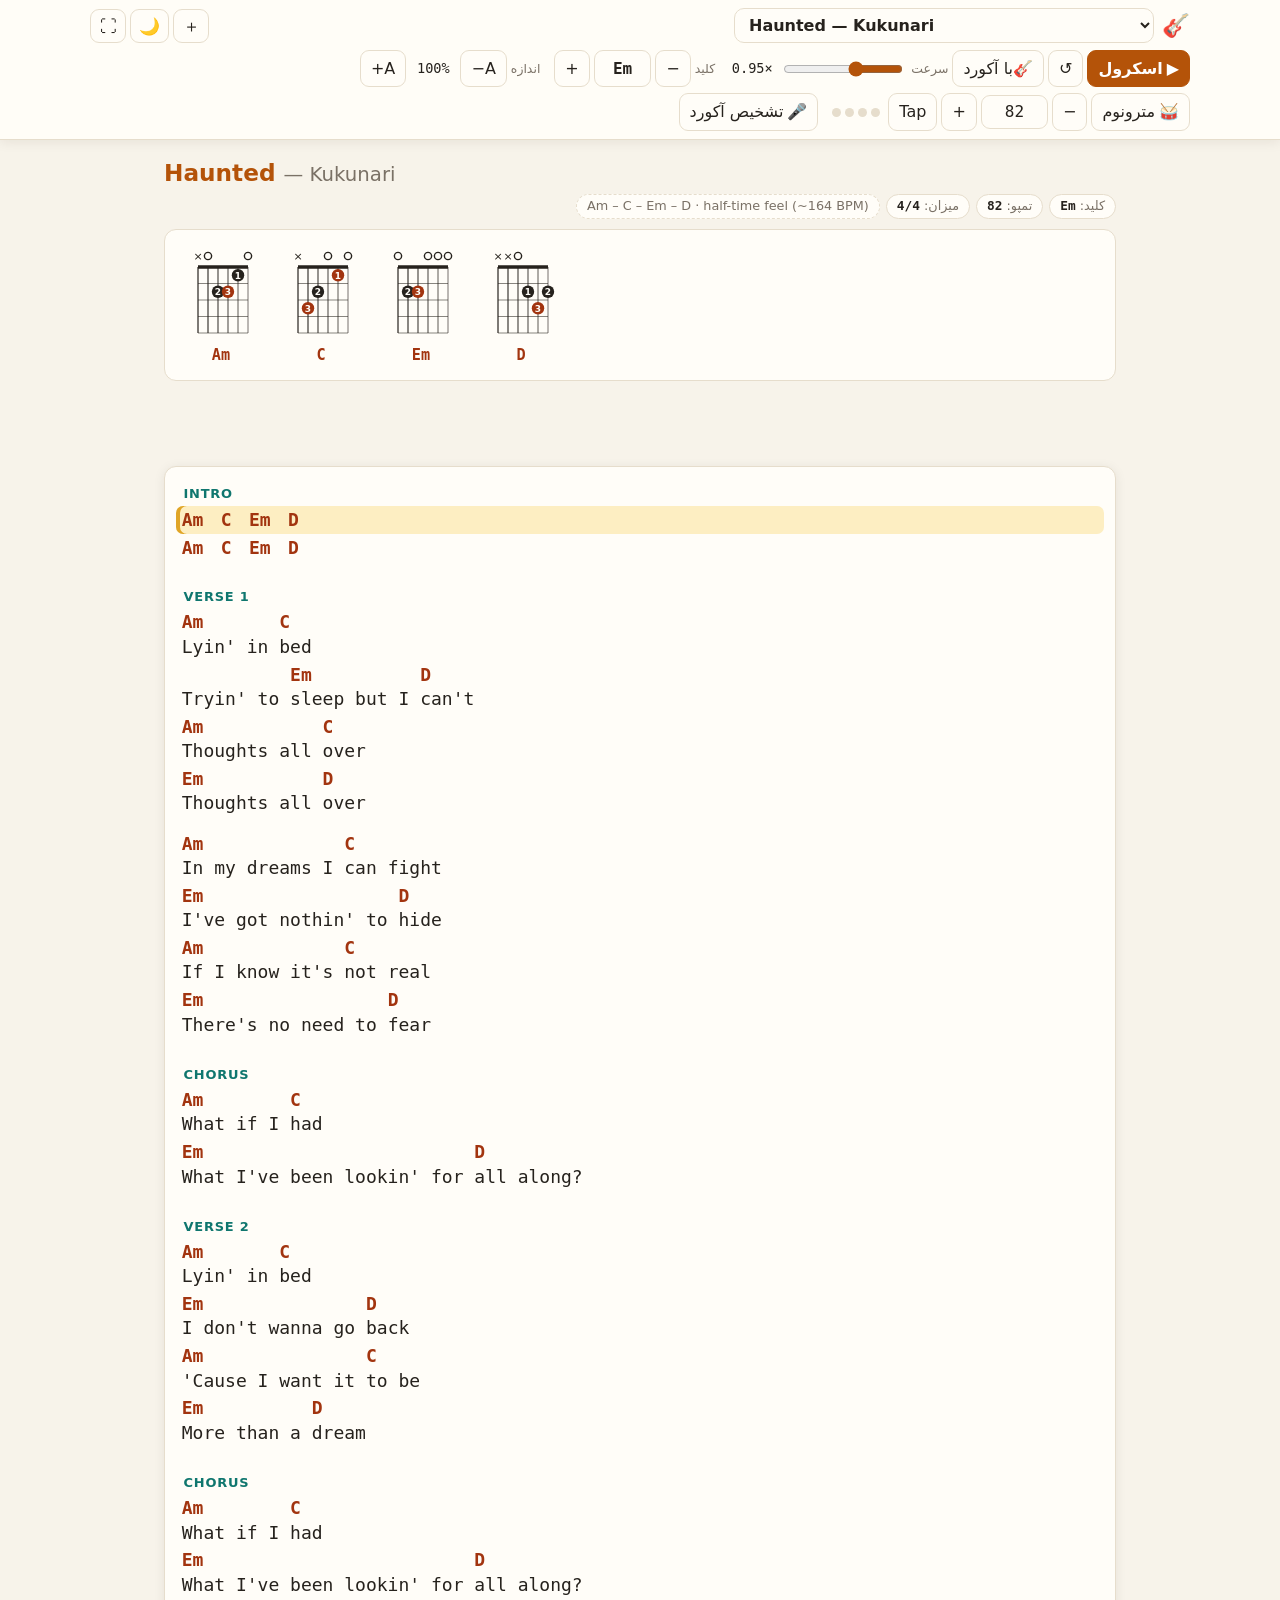
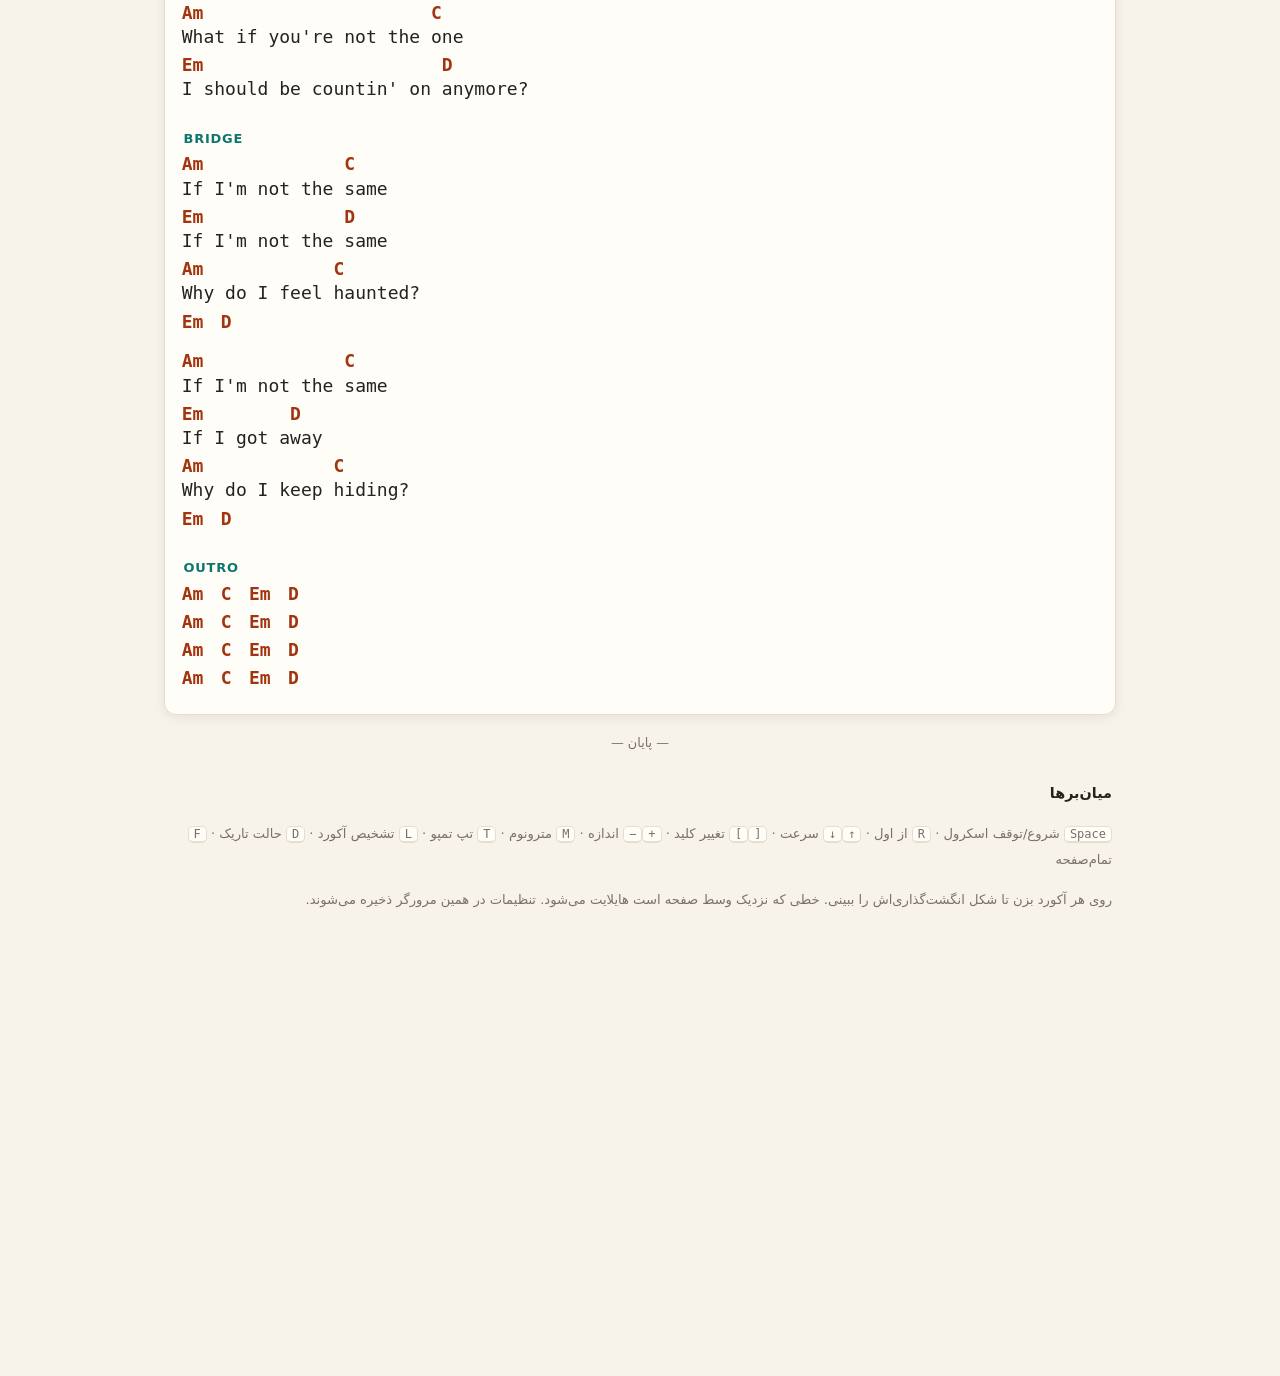
==== commit 8e0345ce: "Add chord-synced scroll and unrestricted detection mode Chord-synced scroll (button 🎸 / key G): the " ====
--- a/index.html
+++ b/index.html
@@ -39,6 +39,7 @@
     <div class="tool-group" role="group" aria-label="اسکرول خودکار">
       <button type="button" id="playBtn" class="primary play-btn" title="شروع / توقف اسکرول (Space)"><span class="ico">▶</span><span class="lbl">اسکرول</span></button>
       <button type="button" id="restartBtn" title="از اول (R)" aria-label="از اول">↺</button>
+      <button type="button" id="followBtn" class="follow-btn" title="اسکرول با آکورد: صفحه با آکوردی که می‌زنی جلو می‌رود (G)" aria-pressed="false"><span class="ico">🎸</span><span class="lbl">با آکورد</span></button>
       <label class="slider" title="سرعت اسکرول (↑ / ↓)">
         <span class="tool-label">سرعت</span>
         <input type="range" id="speed" min="0" max="100" step="1" value="40" aria-label="سرعت اسکرول">
@@ -83,20 +84,6 @@
 
   <section class="chord-strip" id="chordStrip" aria-label="آکوردهای این آهنگ"></section>
 
-  <div class="practice-bar" id="practiceBar" hidden>
-    <div class="practice-info">
-      <span class="p-badge">🎯 آکورد هدف:</span>
-      <strong class="p-chord mono" id="pTargetChord">—</strong>
-      <span class="p-next mono" id="pNextChord"></span>
-      <span class="p-count mono" id="pCount">(۰ / ۰)</span>
-    </div>
-    <div class="practice-actions">
-      <button type="button" id="pPrevBtn" class="small icon-btn" title="آکورد قبلی">◀</button>
-      <button type="button" id="pNextBtn" class="small icon-btn" title="آکورد بعدی (Space / کلیک)">▶</button>
-      <button type="button" id="pRestartBtn" class="small icon-btn" title="از اول">↺</button>
-    </div>
-  </div>
-
   <div id="topSpacer" aria-hidden="true"></div>
   <article class="sheet" id="sheet" dir="ltr" lang="en" aria-label="آکورد و متن آهنگ"></article>
   <div class="sheet-end" id="sheetEnd" aria-hidden="true">— پایان —</div>
@@ -126,7 +113,6 @@
     <span class="det-dot" id="detDot"></span>
     <span class="det-title">تشخیص آکورد</span>
     <span class="det-status" id="detStatus" aria-live="polite"></span>
-    <button type="button" id="dbgToggleBtn" class="pill-btn small" title="پنل عیب‌یابی و دیباگ">🛠 دیباگ</button>
     <button type="button" id="detMin" class="icon-btn small" title="کوچک / بزرگ" aria-label="کوچک / بزرگ">▾</button>
     <button type="button" id="detClose" class="icon-btn small" title="خاموش" aria-label="خاموش کردن">✕</button>
   </div>
@@ -139,76 +125,23 @@
         <div class="det-alt mono" id="detAlt" dir="ltr"></div>
       </div>
     </div>
+    <label class="mode-toggle" title="بدون فیلتر آهنگ: همهٔ ۲۴ آکورد ماژور و مینور">
+      <input type="checkbox" id="unrestricted">
+      <span>حالت آزاد — همهٔ آکوردهای ماژور و مینور</span>
+    </label>
+    <div class="det-cands" id="detCands" dir="ltr" aria-label="محتمل‌ترین آکوردها"></div>
     <div class="chroma" id="chroma" dir="ltr" aria-hidden="true"></div>
     <div class="level" title="بلندی صدا و آستانه"><div class="level-fill" id="levelFill"></div><div class="level-gate" id="levelGate"></div></div>
     <div class="det-history mono" id="detHistory" dir="ltr" aria-label="آکوردهای اخیر"></div>
     <details class="det-settings">
       <summary>تنظیمات تشخیص</summary>
-      <label class="check"><input type="checkbox" id="songOnly" checked> فقط آکوردهای همین آهنگ (دقیق‌تر)</label>
-      <div class="setting-row">
-        <span class="tool-label">دقت تطابق (حساسیت):</span>
-        <div class="strictness-radios" id="strictnessGroup">
-          <label><input type="radio" name="strictness" value="strict" checked> سخت‌گیرانه (پیش‌فرض)</label>
-          <label><input type="radio" name="strictness" value="normal"> معمولی</label>
-          <label><input type="radio" name="strictness" value="loose"> آسان‌گیر</label>
-        </div>
-      </div>
-      <label class="slider wide"><span class="tool-label">گیت نویز صدا</span><input type="range" id="sensitivity" min="0" max="100" step="1" value="55"></label>
+      <label class="slider wide"><span class="tool-label">حساسیت</span><input type="range" id="sensitivity" min="0" max="100" step="1" value="55"></label>
       <div class="det-actions">
         <button type="button" id="useMicBtn">🎤 میکروفون</button>
         <label class="file-btn" role="button" tabindex="0">🎵 فایل صوتی<input type="file" id="audioFile" accept="audio/*" hidden></label>
       </div>
-      <p class="hint">برای دقت بهتر: گوشی/لپ‌تاپ را نزدیک گیتار بگذار، سیم‌ها را کوک کن و هر آکورد را با یک مضراب مشخص بزن.</p>
+      <p class="hint">برای دقت بهتر: گوشی/لپ‌تاپ را نزدیک گیتار بگذار، سیم‌ها را کوک کن و هر آکورد را کامل بزن.</p>
     </details>
-
-    <section class="dbg-panel" id="dbgPanel" hidden aria-label="پنل دیباگ و ارزیابی">
-      <div class="dbg-section">
-        <div class="dbg-status-row">
-          <span class="dbg-fsm-badge" id="dbgFsmBadge">WAITING_FOR_STRUM</span>
-          <span class="dbg-strum-led" id="dbgStrumLed">🎸 مضراب</span>
-        </div>
-      </div>
-
-      <div class="dbg-section dbg-target-card">
-        <div class="dbg-chord-row">
-          <div><small>آکورد هدف:</small><strong class="dbg-chord mono" id="dbgTargetVal">—</strong></div>
-          <div><small>شنیده شده:</small><strong class="dbg-chord mono" id="dbgBestVal">—</strong></div>
-        </div>
-        <div class="dbg-meter-box">
-          <div class="dbg-meter-labels">
-            <span>اطمینان هدف: <span id="dbgTargetScoreNum" class="mono">۰٪</span></span>
-            <span>آستانه: <span id="dbgThreshNum" class="mono">۶۰٪</span></span>
-          </div>
-          <div class="meter dbg-meter">
-            <div class="meter-fill" id="dbgTargetScoreFill"></div>
-            <div class="meter-threshold-line" id="dbgTargetThreshLine" style="left: 60%"></div>
-          </div>
-        </div>
-        <div class="dbg-reason-text" id="dbgLiveReason">در انتظار مضراب جدید</div>
-      </div>
-
-      <div class="dbg-section dbg-tools">
-        <div class="dbg-tools-title">🎙️ ضبط و آزمایش زنده صدای گیتار:</div>
-        <div class="dbg-btn-row">
-          <button type="button" id="dbgRecordBtn" class="small primary">🔴 ضبط ۵ ثانیه</button>
-          <button type="button" id="dbgPlayRecordBtn" class="small" disabled>▶ تست ضبط</button>
-          <span id="dbgRecordTimer" class="mono"></span>
-        </div>
-        <div class="dbg-tools-title" style="margin-top: 8px;">🧪 تست با صدای شبیه‌سازی‌شده:</div>
-        <div class="dbg-btn-row">
-          <button type="button" id="dbgTestSeqBtn" class="small">▶ تست توالی Am-C-Em-D</button>
-          <button type="button" id="dbgTestRingingBtn" class="small">▶ تست آکورد کشیده</button>
-        </div>
-      </div>
-
-      <div class="dbg-section">
-        <div class="dbg-log-head">
-          <span>لاگ تصمیمات تشخیص:</span>
-          <button type="button" id="dbgClearLogBtn" class="small icon-btn" title="پاک کردن لاگ">✕</button>
-        </div>
-        <div class="dbg-log mono" id="dbgLogList" dir="ltr"></div>
-      </div>
-    </section>
   </div>
 </aside>
 
@@ -243,6 +176,7 @@
 <script src="js/chord-shapes.js"></script>
 <script src="js/chord-detector.js"></script>
 <script src="js/audio-engine.js"></script>
+<script src="js/chord-follower.js"></script>
 <script src="songs/library.js"></script>
 <script src="js/app.js"></script>
 </body>
--- a/css/style.css
+++ b/css/style.css
@@ -187,8 +187,7 @@
   color: var(--ink);
 }
 .diagram .name { font-family: var(--mono); font-weight: 700; color: var(--chord); font-size: 0.95rem; }
-.diagram.match, .diagram.hit { border-color: var(--match); background: var(--match-bg); }
-.diagram.current-chord { border-color: var(--accent); box-shadow: 0 0 0 2px var(--accent); }
+.diagram.match { border-color: var(--match); background: var(--match-bg); }
 .chord-svg { display: block; }
 .chord-svg .finger { fill: var(--paper); }
 .chord-svg .root-dot { fill: var(--chord); }
@@ -232,13 +231,6 @@
   box-shadow: inset 4px 0 0 var(--hl-edge);
 }
 .sheet[dir="rtl"] .line.active { box-shadow: inset -4px 0 0 var(--hl-edge); }
-.line.chord-hit {
-  animation: chordHit 0.4s ease-out;
-}
-@keyframes chordHit {
-  0% { background: color-mix(in srgb, var(--match) 40%, transparent); }
-  100% { background: transparent; }
-}
 
 /* A word group never wraps internally, so a chord stays on its word. */
 .wg { display: inline-block; white-space: nowrap; vertical-align: bottom; }
@@ -262,91 +254,7 @@
   margin: 0 -1px;
 }
 .cd b:hover { background: color-mix(in srgb, var(--chord) 15%, transparent); }
-.cd b.match, .cd b.hit { color: var(--match); background: var(--match-bg); box-shadow: 0 0 0 2px var(--match); }
-.cd b.done {
-  color: #fff !important;
-  background: #16a34a !important;
-  box-shadow: 0 0 0 2px rgba(22, 163, 74, 0.4) !important;
-  border-radius: 4px;
-  padding: 1px 4px !important;
-  display: inline-block;
-}
-.cd b.current-chord {
-  color: #fff !important;
-  background: #ea580c !important;
-  box-shadow: 0 0 0 3px rgba(234, 88, 12, 0.45), 0 2px 10px rgba(234, 88, 12, 0.4) !important;
-  border-radius: 6px !important;
-  padding: 1px 6px !important;
-  margin: 0 -2px !important;
-  display: inline-block !important;
-  font-weight: 800 !important;
-  position: relative !important;
-  z-index: 10 !important;
-  transform: scale(1.18);
-  animation: target-pulse 1s infinite alternate ease-in-out;
-}
-.cd b.current-chord::after {
-  content: "▼";
-  position: absolute;
-  top: -14px;
-  left: 50%;
-  transform: translateX(-50%);
-  font-size: 11px;
-  line-height: 1;
-  color: #ea580c;
-  animation: bounce-arrow 0.6s infinite alternate ease-in-out;
-}
-.cd b.just-hit {
-  transform: scale(1.3) !important;
-  transition: transform 0.2s cubic-bezier(0.175, 0.885, 0.32, 1.275);
-}
-@keyframes bounce-arrow {
-  from { transform: translateX(-50%) translateY(0); }
-  to { transform: translateX(-50%) translateY(-3px); }
-}
-@keyframes target-pulse {
-  from { box-shadow: 0 0 0 2px rgba(234, 88, 12, 0.4), 0 2px 6px rgba(234, 88, 12, 0.3); }
-  to { box-shadow: 0 0 0 5px rgba(234, 88, 12, 0.8), 0 4px 14px rgba(234, 88, 12, 0.6); }
-}
-
-/* Practice Bar */
-.practice-bar {
-  display: flex;
-  align-items: center;
-  justify-content: space-between;
-  background: var(--paper);
-  border: 2px solid var(--accent);
-  border-radius: 12px;
-  padding: 8px 14px;
-  margin: 10px 0;
-  box-shadow: var(--shadow);
-  position: sticky;
-  top: var(--appbar-h);
-  z-index: 30;
-  backdrop-filter: blur(8px);
-}
-.practice-bar[hidden] { display: none; }
-.practice-info {
-  display: flex;
-  align-items: center;
-  gap: 8px;
-  font-size: 0.95rem;
-  flex-wrap: wrap;
-}
-.p-badge { font-weight: 600; color: var(--muted); }
-.p-chord {
-  font-size: 1.35rem;
-  font-weight: 800;
-  color: #fff;
-  background: #ea580c;
-  padding: 2px 10px;
-  border-radius: 8px;
-  box-shadow: 0 0 0 2px #ea580c, 0 2px 8px rgba(0,0,0,0.15);
-  animation: target-pulse 1s infinite alternate ease-in-out;
-}
-.p-next { color: var(--muted); font-size: 0.85rem; }
-.p-count { font-size: 0.85rem; color: var(--muted); margin-inline-start: 6px; }
-.practice-actions { display: flex; align-items: center; gap: 6px; }
+.cd b.match { color: var(--match); background: var(--match-bg); box-shadow: 0 0 0 2px var(--match); }
 .ly { display: block; white-space: pre; line-height: 1.4em; }
 /* Monospace fonts have no Persian/Arabic glyphs; RTL lyrics use the UI font
    (alignment does not depend on monospace: each chord sits on its chunk). */
@@ -444,177 +352,29 @@
 .det-actions { display: flex; gap: 6px; flex-wrap: wrap; }
 .file-btn { display: inline-flex; align-items: center; }
 .hint { color: var(--muted); font-size: 0.76rem; margin: 6px 0 0; }
-.detector.min .det-body > :not(.det-main),
-.detector.minimized .det-body > :not(.det-main) { display: none; }
-.detector.min .det-chord,
-.detector.minimized .det-chord { font-size: 1.8rem; }
-.detector.debug-open {
-  width: 360px;
-}
-
-/* Pill button */
-.pill-btn {
-  padding: 2px 8px;
-  font-size: 0.72rem;
-  border-radius: 12px;
-  background: var(--bg);
-  border: 1px solid var(--line);
-  color: var(--fg);
-  cursor: pointer;
-  transition: all 0.15s;
-}
-.pill-btn:hover { background: var(--hover); }
-.pill-btn.active {
-  background: var(--accent);
-  color: #fff;
-  border-color: var(--accent);
-}
-
-/* Strictness radio selector */
-.setting-row { margin: 8px 0; }
-.strictness-radios {
-  display: flex;
-  flex-direction: column;
-  gap: 4px;
-  margin-top: 4px;
-}
-.strictness-radios label {
-  display: flex;
-  align-items: center;
-  gap: 6px;
-  font-size: 0.78rem;
-  cursor: pointer;
-}
-
-/* Debug panel */
-.dbg-panel {
-  margin-top: 10px;
-  padding-top: 10px;
-  border-top: 1px dashed var(--line);
-  font-size: 0.78rem;
-}
-.dbg-section { margin-bottom: 10px; }
-.dbg-status-row {
-  display: flex;
-  align-items: center;
-  justify-content: space-between;
-  gap: 8px;
-}
-.dbg-fsm-badge {
-  display: inline-block;
-  padding: 2px 8px;
-  border-radius: 6px;
-  font-size: 0.72rem;
-  font-weight: 700;
-  background: var(--line);
-  color: var(--fg);
-}
-.dbg-fsm-badge.state-waiting { background: #64748b; color: #fff; }
-.dbg-fsm-badge.state-evaluating { background: #0284c7; color: #fff; animation: pulse 0.8s infinite; }
-.dbg-fsm-badge.state-accepted { background: #16a34a; color: #fff; }
-.dbg-fsm-badge.state-lockout { background: #d97706; color: #fff; }
-
-.dbg-strum-led {
-  display: inline-flex;
-  align-items: center;
-  padding: 2px 8px;
-  border-radius: 12px;
-  font-size: 0.72rem;
-  background: var(--bg);
-  border: 1px solid var(--line);
-  color: var(--muted);
-  transition: all 0.1s;
-}
-.dbg-strum-led.active {
-  background: #22c55e;
-  color: #fff;
-  border-color: #16a34a;
-  box-shadow: 0 0 10px rgba(34, 197, 94, 0.7);
-  transform: scale(1.06);
-}
-
-.dbg-target-card {
-  background: var(--bg);
-  border: 1px solid var(--line);
-  border-radius: 10px;
-  padding: 8px 10px;
-}
-.dbg-chord-row {
-  display: flex;
-  justify-content: space-around;
-  text-align: center;
-  margin-bottom: 6px;
-}
-.dbg-chord-row small { display: block; color: var(--muted); font-size: 0.68rem; }
-.dbg-chord { font-size: 1.4rem; color: var(--chord); }
-.dbg-meter-box { margin-top: 4px; }
-.dbg-meter-labels {
-  display: flex;
-  justify-content: space-between;
-  font-size: 0.68rem;
-  color: var(--muted);
-  margin-bottom: 3px;
-}
-.dbg-meter {
-  position: relative;
-  height: 8px;
-  background: var(--line);
-  border-radius: 4px;
-}
-.meter-threshold-line {
-  position: absolute;
-  top: 0;
-  bottom: 0;
-  width: 2px;
-  background: var(--danger);
-  z-index: 2;
-}
-.dbg-reason-text {
-  margin-top: 6px;
-  font-size: 0.72rem;
-  color: var(--muted);
-  min-height: 1.4em;
-  text-align: center;
-}
-
-.dbg-tools-title { font-weight: 600; font-size: 0.74rem; color: var(--muted); margin-bottom: 4px; }
-.dbg-btn-row {
-  display: flex;
-  flex-wrap: wrap;
-  gap: 6px;
-  align-items: center;
-}
-.dbg-btn-row button { font-size: 0.72rem; padding: 4px 8px; }
-
-.dbg-log-head {
-  display: flex;
-  justify-content: space-between;
-  align-items: center;
-  margin-bottom: 4px;
-  color: var(--muted);
-  font-size: 0.74rem;
-}
-.dbg-log {
-  max-height: 130px;
-  overflow-y: auto;
-  background: var(--bg);
-  border: 1px solid var(--line);
-  border-radius: 8px;
-  padding: 6px 8px;
-  font-size: 0.7rem;
-  line-height: 1.45;
-  display: flex;
-  flex-direction: column;
-  gap: 3px;
-}
-.dbg-log-item {
-  border-bottom: 1px solid rgba(127, 127, 127, 0.15);
-  padding-bottom: 2px;
-}
-.dbg-log-item:last-child { border-bottom: none; }
-.dbg-log-item.advance { color: #16a34a; }
-.dbg-log-item.reject { color: #dc2626; }
-.dbg-log-item.lockout { color: #d97706; }
+/* Restricted / unrestricted toggle and the candidate bars (unrestricted). */
+.mode-toggle { display: flex; align-items: center; gap: 6px; font-size: 0.78rem; margin: 4px 0 2px; cursor: pointer; }
+.mode-toggle input { accent-color: var(--accent-2); }
+.det-cands { display: none; grid-template-columns: repeat(4, 1fr); gap: 4px; margin: 4px 0 2px; }
+.detector.unrestricted .det-cands { display: grid; }
+.detector.unrestricted .det-alt { display: none; }
+.cand { border: 1px solid var(--line); border-radius: 8px; padding: 3px 4px 4px; text-align: center; font-family: var(--mono); background: var(--bg); transition: opacity 0.15s; }
+.cand b { display: block; font-size: 0.95rem; color: var(--chord); line-height: 1.2; }
+.cand small { display: block; font-size: 0.66rem; color: var(--muted); }
+.cand .cbar { height: 4px; border-radius: 2px; background: var(--line); overflow: hidden; margin-top: 2px; }
+.cand .cbar i { display: block; height: 100%; background: var(--accent-2); transition: width 0.1s linear; }
+.cand.top { border-color: var(--accent-2); }
+.cand.weak { opacity: 0.45; }
+.det-chord.unknown { font-size: 1.5rem; color: var(--muted); }
+/* Chord-synced scroll: the chord we wait for pulses, the tolerance window is underlined. */
+.cd b.window { text-decoration: underline dotted var(--accent-2); text-underline-offset: 3px; }
+.cd b.expect { outline: 2px solid var(--accent-2); outline-offset: 1px; animation: expectPulse 1.1s ease-in-out infinite; }
+@keyframes expectPulse { 0%, 100% { outline-color: var(--accent-2); } 50% { outline-color: transparent; } }
+button.follow-btn.on { background: var(--accent-2); color: #fff; border-color: var(--accent-2); }
+body.following .focus-line { opacity: 1; }
+@media (max-width: 760px) { .follow-btn .lbl { display: none; } }
+.detector.min .det-body > :not(.det-main) { display: none; }
+.detector.min .det-chord { font-size: 1.8rem; }
 
 /* ------------------------------------------------------ chord popover */
 
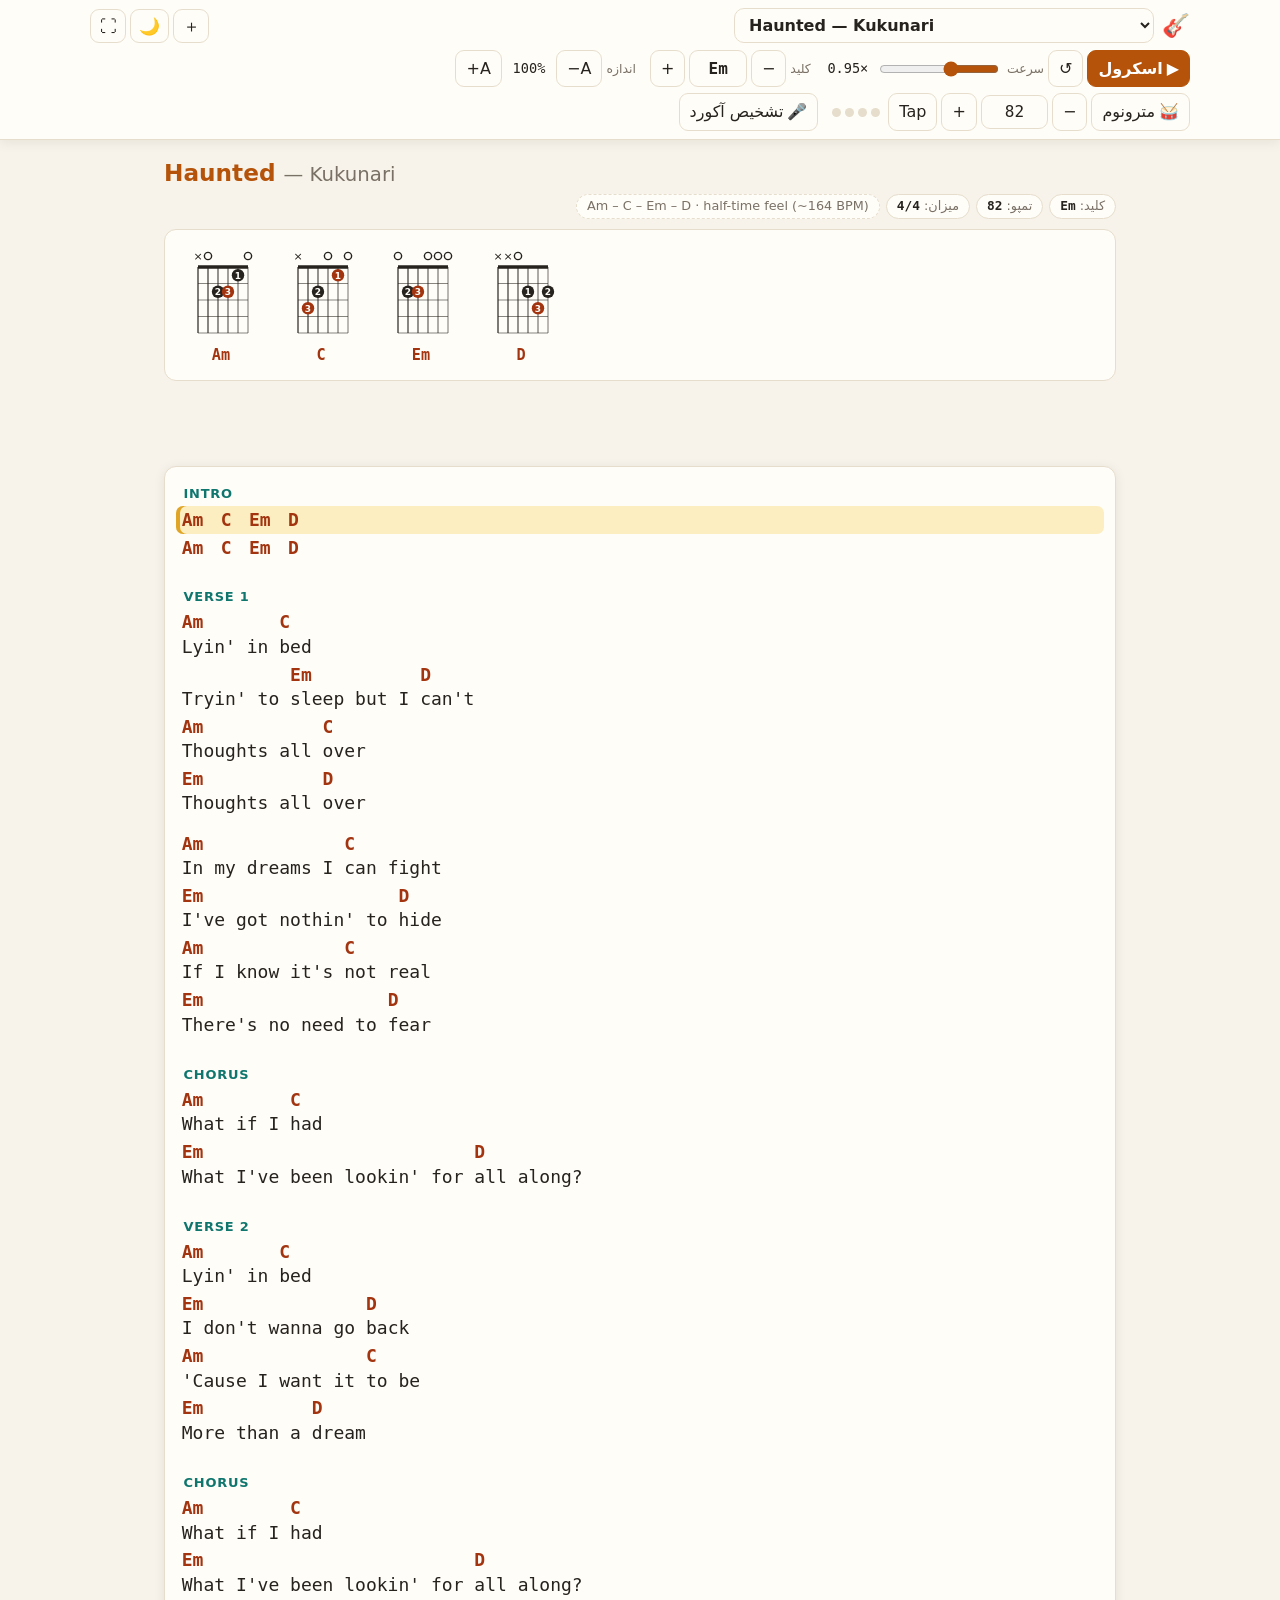
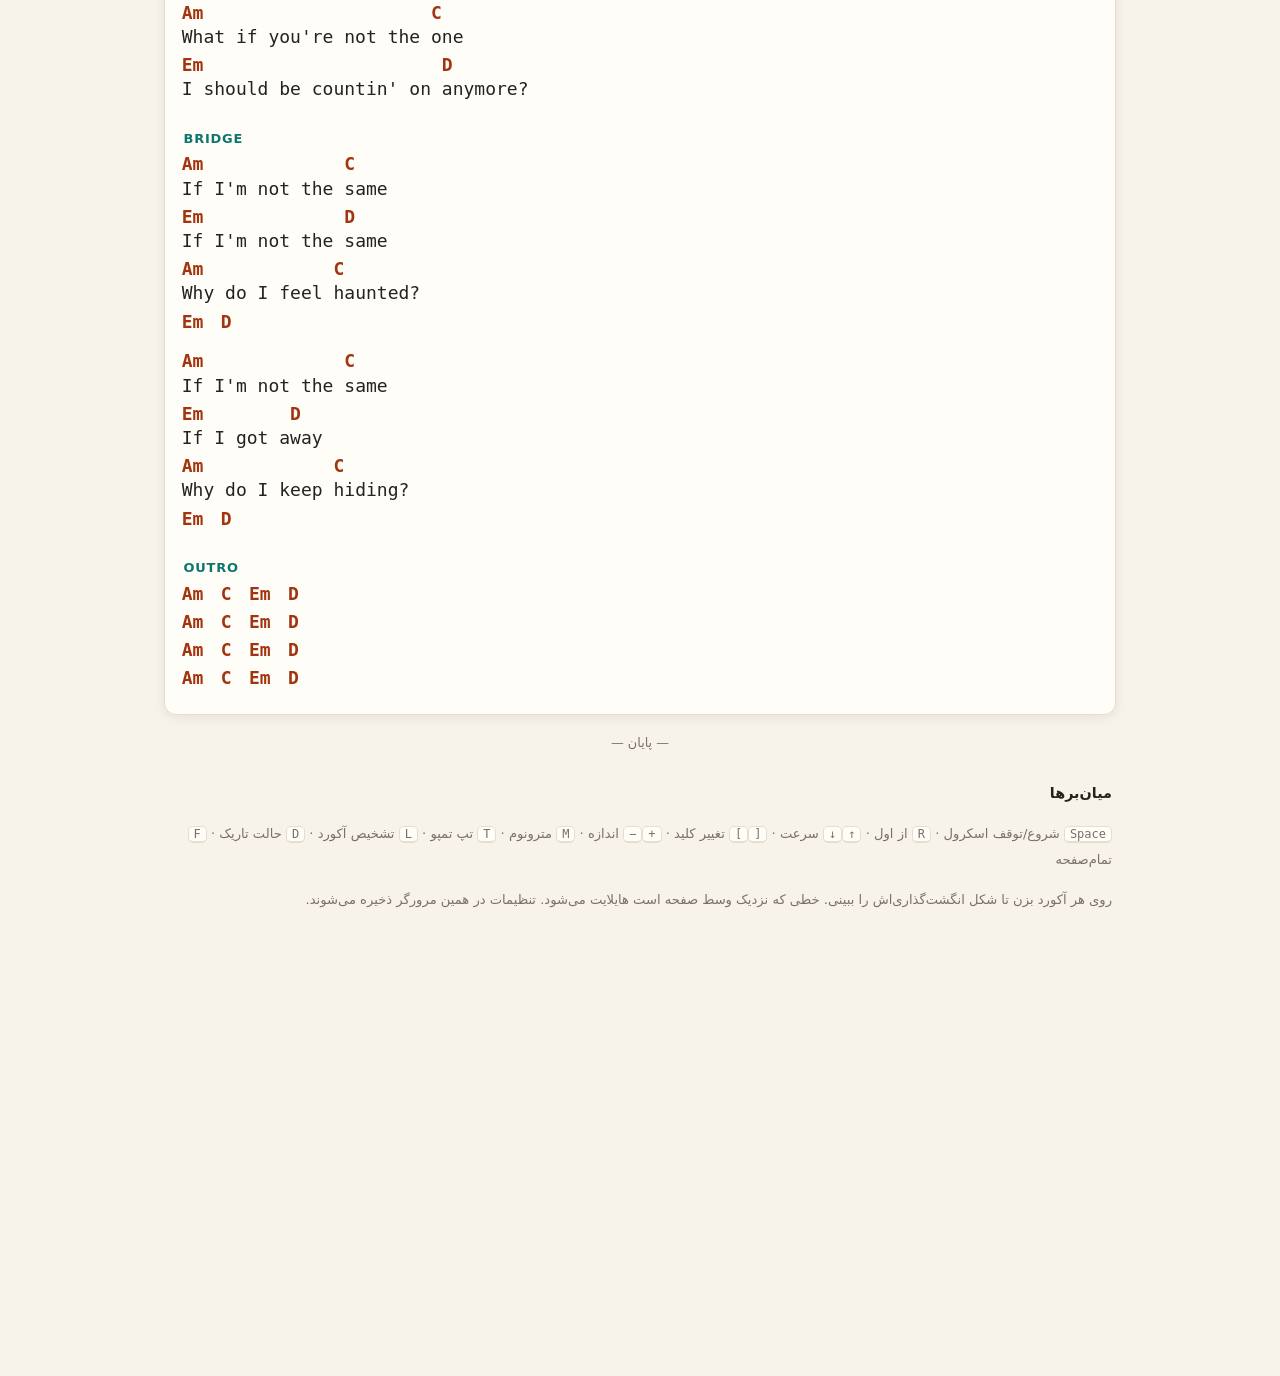
==== commit 959d392b: "Merge main; add unrestricted mode and tolerance window to chord-synced scroll Keeps main's practice " ====
--- a/index.html
+++ b/index.html
@@ -39,7 +39,6 @@
     <div class="tool-group" role="group" aria-label="اسکرول خودکار">
       <button type="button" id="playBtn" class="primary play-btn" title="شروع / توقف اسکرول (Space)"><span class="ico">▶</span><span class="lbl">اسکرول</span></button>
       <button type="button" id="restartBtn" title="از اول (R)" aria-label="از اول">↺</button>
-      <button type="button" id="followBtn" class="follow-btn" title="اسکرول با آکورد: صفحه با آکوردی که می‌زنی جلو می‌رود (G)" aria-pressed="false"><span class="ico">🎸</span><span class="lbl">با آکورد</span></button>
       <label class="slider" title="سرعت اسکرول (↑ / ↓)">
         <span class="tool-label">سرعت</span>
         <input type="range" id="speed" min="0" max="100" step="1" value="40" aria-label="سرعت اسکرول">
@@ -83,6 +82,20 @@
   </section>
 
   <section class="chord-strip" id="chordStrip" aria-label="آکوردهای این آهنگ"></section>
+
+  <div class="practice-bar" id="practiceBar" hidden>
+    <div class="practice-info">
+      <span class="p-badge">🎯 آکورد هدف:</span>
+      <strong class="p-chord mono" id="pTargetChord">—</strong>
+      <span class="p-next mono" id="pNextChord"></span>
+      <span class="p-count mono" id="pCount">(۰ / ۰)</span>
+    </div>
+    <div class="practice-actions">
+      <button type="button" id="pPrevBtn" class="small icon-btn" title="آکورد قبلی">◀</button>
+      <button type="button" id="pNextBtn" class="small icon-btn" title="آکورد بعدی (Space / کلیک)">▶</button>
+      <button type="button" id="pRestartBtn" class="small icon-btn" title="از اول">↺</button>
+    </div>
+  </div>
 
   <div id="topSpacer" aria-hidden="true"></div>
   <article class="sheet" id="sheet" dir="ltr" lang="en" aria-label="آکورد و متن آهنگ"></article>
@@ -113,6 +126,7 @@
     <span class="det-dot" id="detDot"></span>
     <span class="det-title">تشخیص آکورد</span>
     <span class="det-status" id="detStatus" aria-live="polite"></span>
+    <button type="button" id="dbgToggleBtn" class="pill-btn small" title="پنل عیب‌یابی و دیباگ">🛠 دیباگ</button>
     <button type="button" id="detMin" class="icon-btn small" title="کوچک / بزرگ" aria-label="کوچک / بزرگ">▾</button>
     <button type="button" id="detClose" class="icon-btn small" title="خاموش" aria-label="خاموش کردن">✕</button>
   </div>
@@ -135,13 +149,70 @@
     <div class="det-history mono" id="detHistory" dir="ltr" aria-label="آکوردهای اخیر"></div>
     <details class="det-settings">
       <summary>تنظیمات تشخیص</summary>
-      <label class="slider wide"><span class="tool-label">حساسیت</span><input type="range" id="sensitivity" min="0" max="100" step="1" value="55"></label>
+      <div class="setting-row">
+        <span class="tool-label">دقت تطابق (حساسیت):</span>
+        <div class="strictness-radios" id="strictnessGroup">
+          <label><input type="radio" name="strictness" value="strict" checked> سخت‌گیرانه (پیش‌فرض)</label>
+          <label><input type="radio" name="strictness" value="normal"> معمولی</label>
+          <label><input type="radio" name="strictness" value="loose"> آسان‌گیر</label>
+        </div>
+      </div>
+      <label class="slider wide"><span class="tool-label">گیت نویز صدا</span><input type="range" id="sensitivity" min="0" max="100" step="1" value="55"></label>
       <div class="det-actions">
         <button type="button" id="useMicBtn">🎤 میکروفون</button>
         <label class="file-btn" role="button" tabindex="0">🎵 فایل صوتی<input type="file" id="audioFile" accept="audio/*" hidden></label>
       </div>
-      <p class="hint">برای دقت بهتر: گوشی/لپ‌تاپ را نزدیک گیتار بگذار، سیم‌ها را کوک کن و هر آکورد را کامل بزن.</p>
+      <p class="hint">برای دقت بهتر: گوشی/لپ‌تاپ را نزدیک گیتار بگذار، سیم‌ها را کوک کن و هر آکورد را با یک مضراب مشخص بزن.</p>
     </details>
+
+    <section class="dbg-panel" id="dbgPanel" hidden aria-label="پنل دیباگ و ارزیابی">
+      <div class="dbg-section">
+        <div class="dbg-status-row">
+          <span class="dbg-fsm-badge" id="dbgFsmBadge">WAITING_FOR_STRUM</span>
+          <span class="dbg-strum-led" id="dbgStrumLed">🎸 مضراب</span>
+        </div>
+      </div>
+
+      <div class="dbg-section dbg-target-card">
+        <div class="dbg-chord-row">
+          <div><small>آکورد هدف:</small><strong class="dbg-chord mono" id="dbgTargetVal">—</strong></div>
+          <div><small>شنیده شده:</small><strong class="dbg-chord mono" id="dbgBestVal">—</strong></div>
+        </div>
+        <div class="dbg-meter-box">
+          <div class="dbg-meter-labels">
+            <span>اطمینان هدف: <span id="dbgTargetScoreNum" class="mono">۰٪</span></span>
+            <span>آستانه: <span id="dbgThreshNum" class="mono">۶۰٪</span></span>
+          </div>
+          <div class="meter dbg-meter">
+            <div class="meter-fill" id="dbgTargetScoreFill"></div>
+            <div class="meter-threshold-line" id="dbgTargetThreshLine" style="left: 60%"></div>
+          </div>
+        </div>
+        <div class="dbg-reason-text" id="dbgLiveReason">در انتظار مضراب جدید</div>
+      </div>
+
+      <div class="dbg-section dbg-tools">
+        <div class="dbg-tools-title">🎙️ ضبط و آزمایش زنده صدای گیتار:</div>
+        <div class="dbg-btn-row">
+          <button type="button" id="dbgRecordBtn" class="small primary">🔴 ضبط ۵ ثانیه</button>
+          <button type="button" id="dbgPlayRecordBtn" class="small" disabled>▶ تست ضبط</button>
+          <span id="dbgRecordTimer" class="mono"></span>
+        </div>
+        <div class="dbg-tools-title" style="margin-top: 8px;">🧪 تست با صدای شبیه‌سازی‌شده:</div>
+        <div class="dbg-btn-row">
+          <button type="button" id="dbgTestSeqBtn" class="small">▶ تست توالی Am-C-Em-D</button>
+          <button type="button" id="dbgTestRingingBtn" class="small">▶ تست آکورد کشیده</button>
+        </div>
+      </div>
+
+      <div class="dbg-section">
+        <div class="dbg-log-head">
+          <span>لاگ تصمیمات تشخیص:</span>
+          <button type="button" id="dbgClearLogBtn" class="small icon-btn" title="پاک کردن لاگ">✕</button>
+        </div>
+        <div class="dbg-log mono" id="dbgLogList" dir="ltr"></div>
+      </div>
+    </section>
   </div>
 </aside>
 
@@ -176,7 +247,6 @@
 <script src="js/chord-shapes.js"></script>
 <script src="js/chord-detector.js"></script>
 <script src="js/audio-engine.js"></script>
-<script src="js/chord-follower.js"></script>
 <script src="songs/library.js"></script>
 <script src="js/app.js"></script>
 </body>
--- a/css/style.css
+++ b/css/style.css
@@ -187,7 +187,8 @@
   color: var(--ink);
 }
 .diagram .name { font-family: var(--mono); font-weight: 700; color: var(--chord); font-size: 0.95rem; }
-.diagram.match { border-color: var(--match); background: var(--match-bg); }
+.diagram.match, .diagram.hit { border-color: var(--match); background: var(--match-bg); }
+.diagram.current-chord { border-color: var(--accent); box-shadow: 0 0 0 2px var(--accent); }
 .chord-svg { display: block; }
 .chord-svg .finger { fill: var(--paper); }
 .chord-svg .root-dot { fill: var(--chord); }
@@ -231,6 +232,13 @@
   box-shadow: inset 4px 0 0 var(--hl-edge);
 }
 .sheet[dir="rtl"] .line.active { box-shadow: inset -4px 0 0 var(--hl-edge); }
+.line.chord-hit {
+  animation: chordHit 0.4s ease-out;
+}
+@keyframes chordHit {
+  0% { background: color-mix(in srgb, var(--match) 40%, transparent); }
+  100% { background: transparent; }
+}
 
 /* A word group never wraps internally, so a chord stays on its word. */
 .wg { display: inline-block; white-space: nowrap; vertical-align: bottom; }
@@ -254,7 +262,91 @@
   margin: 0 -1px;
 }
 .cd b:hover { background: color-mix(in srgb, var(--chord) 15%, transparent); }
-.cd b.match { color: var(--match); background: var(--match-bg); box-shadow: 0 0 0 2px var(--match); }
+.cd b.match, .cd b.hit { color: var(--match); background: var(--match-bg); box-shadow: 0 0 0 2px var(--match); }
+.cd b.done {
+  color: #fff !important;
+  background: #16a34a !important;
+  box-shadow: 0 0 0 2px rgba(22, 163, 74, 0.4) !important;
+  border-radius: 4px;
+  padding: 1px 4px !important;
+  display: inline-block;
+}
+.cd b.current-chord {
+  color: #fff !important;
+  background: #ea580c !important;
+  box-shadow: 0 0 0 3px rgba(234, 88, 12, 0.45), 0 2px 10px rgba(234, 88, 12, 0.4) !important;
+  border-radius: 6px !important;
+  padding: 1px 6px !important;
+  margin: 0 -2px !important;
+  display: inline-block !important;
+  font-weight: 800 !important;
+  position: relative !important;
+  z-index: 10 !important;
+  transform: scale(1.18);
+  animation: target-pulse 1s infinite alternate ease-in-out;
+}
+.cd b.current-chord::after {
+  content: "▼";
+  position: absolute;
+  top: -14px;
+  left: 50%;
+  transform: translateX(-50%);
+  font-size: 11px;
+  line-height: 1;
+  color: #ea580c;
+  animation: bounce-arrow 0.6s infinite alternate ease-in-out;
+}
+.cd b.just-hit {
+  transform: scale(1.3) !important;
+  transition: transform 0.2s cubic-bezier(0.175, 0.885, 0.32, 1.275);
+}
+@keyframes bounce-arrow {
+  from { transform: translateX(-50%) translateY(0); }
+  to { transform: translateX(-50%) translateY(-3px); }
+}
+@keyframes target-pulse {
+  from { box-shadow: 0 0 0 2px rgba(234, 88, 12, 0.4), 0 2px 6px rgba(234, 88, 12, 0.3); }
+  to { box-shadow: 0 0 0 5px rgba(234, 88, 12, 0.8), 0 4px 14px rgba(234, 88, 12, 0.6); }
+}
+
+/* Practice Bar */
+.practice-bar {
+  display: flex;
+  align-items: center;
+  justify-content: space-between;
+  background: var(--paper);
+  border: 2px solid var(--accent);
+  border-radius: 12px;
+  padding: 8px 14px;
+  margin: 10px 0;
+  box-shadow: var(--shadow);
+  position: sticky;
+  top: var(--appbar-h);
+  z-index: 30;
+  backdrop-filter: blur(8px);
+}
+.practice-bar[hidden] { display: none; }
+.practice-info {
+  display: flex;
+  align-items: center;
+  gap: 8px;
+  font-size: 0.95rem;
+  flex-wrap: wrap;
+}
+.p-badge { font-weight: 600; color: var(--muted); }
+.p-chord {
+  font-size: 1.35rem;
+  font-weight: 800;
+  color: #fff;
+  background: #ea580c;
+  padding: 2px 10px;
+  border-radius: 8px;
+  box-shadow: 0 0 0 2px #ea580c, 0 2px 8px rgba(0,0,0,0.15);
+  animation: target-pulse 1s infinite alternate ease-in-out;
+}
+.p-next { color: var(--muted); font-size: 0.85rem; }
+.p-count { font-size: 0.85rem; color: var(--muted); margin-inline-start: 6px; }
+.practice-actions { display: flex; align-items: center; gap: 6px; }
 .ly { display: block; white-space: pre; line-height: 1.4em; }
 /* Monospace fonts have no Persian/Arabic glyphs; RTL lyrics use the UI font
    (alignment does not depend on monospace: each chord sits on its chunk). */
@@ -352,29 +444,177 @@
 .det-actions { display: flex; gap: 6px; flex-wrap: wrap; }
 .file-btn { display: inline-flex; align-items: center; }
 .hint { color: var(--muted); font-size: 0.76rem; margin: 6px 0 0; }
-/* Restricted / unrestricted toggle and the candidate bars (unrestricted). */
-.mode-toggle { display: flex; align-items: center; gap: 6px; font-size: 0.78rem; margin: 4px 0 2px; cursor: pointer; }
-.mode-toggle input { accent-color: var(--accent-2); }
-.det-cands { display: none; grid-template-columns: repeat(4, 1fr); gap: 4px; margin: 4px 0 2px; }
-.detector.unrestricted .det-cands { display: grid; }
-.detector.unrestricted .det-alt { display: none; }
-.cand { border: 1px solid var(--line); border-radius: 8px; padding: 3px 4px 4px; text-align: center; font-family: var(--mono); background: var(--bg); transition: opacity 0.15s; }
-.cand b { display: block; font-size: 0.95rem; color: var(--chord); line-height: 1.2; }
-.cand small { display: block; font-size: 0.66rem; color: var(--muted); }
-.cand .cbar { height: 4px; border-radius: 2px; background: var(--line); overflow: hidden; margin-top: 2px; }
-.cand .cbar i { display: block; height: 100%; background: var(--accent-2); transition: width 0.1s linear; }
-.cand.top { border-color: var(--accent-2); }
-.cand.weak { opacity: 0.45; }
-.det-chord.unknown { font-size: 1.5rem; color: var(--muted); }
-/* Chord-synced scroll: the chord we wait for pulses, the tolerance window is underlined. */
-.cd b.window { text-decoration: underline dotted var(--accent-2); text-underline-offset: 3px; }
-.cd b.expect { outline: 2px solid var(--accent-2); outline-offset: 1px; animation: expectPulse 1.1s ease-in-out infinite; }
-@keyframes expectPulse { 0%, 100% { outline-color: var(--accent-2); } 50% { outline-color: transparent; } }
-button.follow-btn.on { background: var(--accent-2); color: #fff; border-color: var(--accent-2); }
-body.following .focus-line { opacity: 1; }
-@media (max-width: 760px) { .follow-btn .lbl { display: none; } }
-.detector.min .det-body > :not(.det-main) { display: none; }
-.detector.min .det-chord { font-size: 1.8rem; }
+.detector.min .det-body > :not(.det-main),
+.detector.minimized .det-body > :not(.det-main) { display: none; }
+.detector.min .det-chord,
+.detector.minimized .det-chord { font-size: 1.8rem; }
+.detector.debug-open {
+  width: 360px;
+}
+
+/* Pill button */
+.pill-btn {
+  padding: 2px 8px;
+  font-size: 0.72rem;
+  border-radius: 12px;
+  background: var(--bg);
+  border: 1px solid var(--line);
+  color: var(--fg);
+  cursor: pointer;
+  transition: all 0.15s;
+}
+.pill-btn:hover { background: var(--hover); }
+.pill-btn.active {
+  background: var(--accent);
+  color: #fff;
+  border-color: var(--accent);
+}
+
+/* Strictness radio selector */
+.setting-row { margin: 8px 0; }
+.strictness-radios {
+  display: flex;
+  flex-direction: column;
+  gap: 4px;
+  margin-top: 4px;
+}
+.strictness-radios label {
+  display: flex;
+  align-items: center;
+  gap: 6px;
+  font-size: 0.78rem;
+  cursor: pointer;
+}
+
+/* Debug panel */
+.dbg-panel {
+  margin-top: 10px;
+  padding-top: 10px;
+  border-top: 1px dashed var(--line);
+  font-size: 0.78rem;
+}
+.dbg-section { margin-bottom: 10px; }
+.dbg-status-row {
+  display: flex;
+  align-items: center;
+  justify-content: space-between;
+  gap: 8px;
+}
+.dbg-fsm-badge {
+  display: inline-block;
+  padding: 2px 8px;
+  border-radius: 6px;
+  font-size: 0.72rem;
+  font-weight: 700;
+  background: var(--line);
+  color: var(--fg);
+}
+.dbg-fsm-badge.state-waiting { background: #64748b; color: #fff; }
+.dbg-fsm-badge.state-evaluating { background: #0284c7; color: #fff; animation: pulse 0.8s infinite; }
+.dbg-fsm-badge.state-accepted { background: #16a34a; color: #fff; }
+.dbg-fsm-badge.state-lockout { background: #d97706; color: #fff; }
+
+.dbg-strum-led {
+  display: inline-flex;
+  align-items: center;
+  padding: 2px 8px;
+  border-radius: 12px;
+  font-size: 0.72rem;
+  background: var(--bg);
+  border: 1px solid var(--line);
+  color: var(--muted);
+  transition: all 0.1s;
+}
+.dbg-strum-led.active {
+  background: #22c55e;
+  color: #fff;
+  border-color: #16a34a;
+  box-shadow: 0 0 10px rgba(34, 197, 94, 0.7);
+  transform: scale(1.06);
+}
+
+.dbg-target-card {
+  background: var(--bg);
+  border: 1px solid var(--line);
+  border-radius: 10px;
+  padding: 8px 10px;
+}
+.dbg-chord-row {
+  display: flex;
+  justify-content: space-around;
+  text-align: center;
+  margin-bottom: 6px;
+}
+.dbg-chord-row small { display: block; color: var(--muted); font-size: 0.68rem; }
+.dbg-chord { font-size: 1.4rem; color: var(--chord); }
+.dbg-meter-box { margin-top: 4px; }
+.dbg-meter-labels {
+  display: flex;
+  justify-content: space-between;
+  font-size: 0.68rem;
+  color: var(--muted);
+  margin-bottom: 3px;
+}
+.dbg-meter {
+  position: relative;
+  height: 8px;
+  background: var(--line);
+  border-radius: 4px;
+}
+.meter-threshold-line {
+  position: absolute;
+  top: 0;
+  bottom: 0;
+  width: 2px;
+  background: var(--danger);
+  z-index: 2;
+}
+.dbg-reason-text {
+  margin-top: 6px;
+  font-size: 0.72rem;
+  color: var(--muted);
+  min-height: 1.4em;
+  text-align: center;
+}
+
+.dbg-tools-title { font-weight: 600; font-size: 0.74rem; color: var(--muted); margin-bottom: 4px; }
+.dbg-btn-row {
+  display: flex;
+  flex-wrap: wrap;
+  gap: 6px;
+  align-items: center;
+}
+.dbg-btn-row button { font-size: 0.72rem; padding: 4px 8px; }
+
+.dbg-log-head {
+  display: flex;
+  justify-content: space-between;
+  align-items: center;
+  margin-bottom: 4px;
+  color: var(--muted);
+  font-size: 0.74rem;
+}
+.dbg-log {
+  max-height: 130px;
+  overflow-y: auto;
+  background: var(--bg);
+  border: 1px solid var(--line);
+  border-radius: 8px;
+  padding: 6px 8px;
+  font-size: 0.7rem;
+  line-height: 1.45;
+  display: flex;
+  flex-direction: column;
+  gap: 3px;
+}
+.dbg-log-item {
+  border-bottom: 1px solid rgba(127, 127, 127, 0.15);
+  padding-bottom: 2px;
+}
+.dbg-log-item:last-child { border-bottom: none; }
+.dbg-log-item.advance { color: #16a34a; }
+.dbg-log-item.reject { color: #dc2626; }
+.dbg-log-item.lockout { color: #d97706; }
 
 /* ------------------------------------------------------ chord popover */
 
@@ -477,3 +717,20 @@
   .sheet { border: 0; box-shadow: none; }
   .line.active { background: none; box-shadow: none; }
 }
+
+/* Unrestricted mode: toggle, side-by-side candidates, "unknown". */
+.mode-toggle { display: flex; align-items: center; gap: 6px; font-size: 0.78rem; margin: 4px 0 2px; cursor: pointer; }
+.mode-toggle input { accent-color: var(--accent-2); }
+.det-cands { display: none; grid-template-columns: repeat(4, 1fr); gap: 4px; margin: 4px 0 2px; }
+.detector.unrestricted .det-cands { display: grid; }
+.detector.unrestricted .det-alt { display: none; }
+.cand { border: 1px solid var(--line); border-radius: 8px; padding: 3px 4px 4px; text-align: center; font-family: var(--mono); background: var(--bg); transition: opacity 0.15s; }
+.cand b { display: block; font-size: 0.95rem; color: var(--chord); line-height: 1.2; }
+.cand small { display: block; font-size: 0.66rem; color: var(--muted); }
+.cand .cbar { height: 4px; border-radius: 2px; background: var(--line); overflow: hidden; margin-top: 2px; }
+.cand .cbar i { display: block; height: 100%; background: var(--accent-2); transition: width 0.1s linear; }
+.cand.top { border-color: var(--accent-2); }
+.cand.weak { opacity: 0.45; }
+.det-chord.unknown { font-size: 1.5rem; color: var(--muted); }
+/* Chord-synced scroll: chords inside the tolerance window (accepted early). */
+.cd b.window { text-decoration: underline dotted var(--accent-2); text-underline-offset: 3px; }
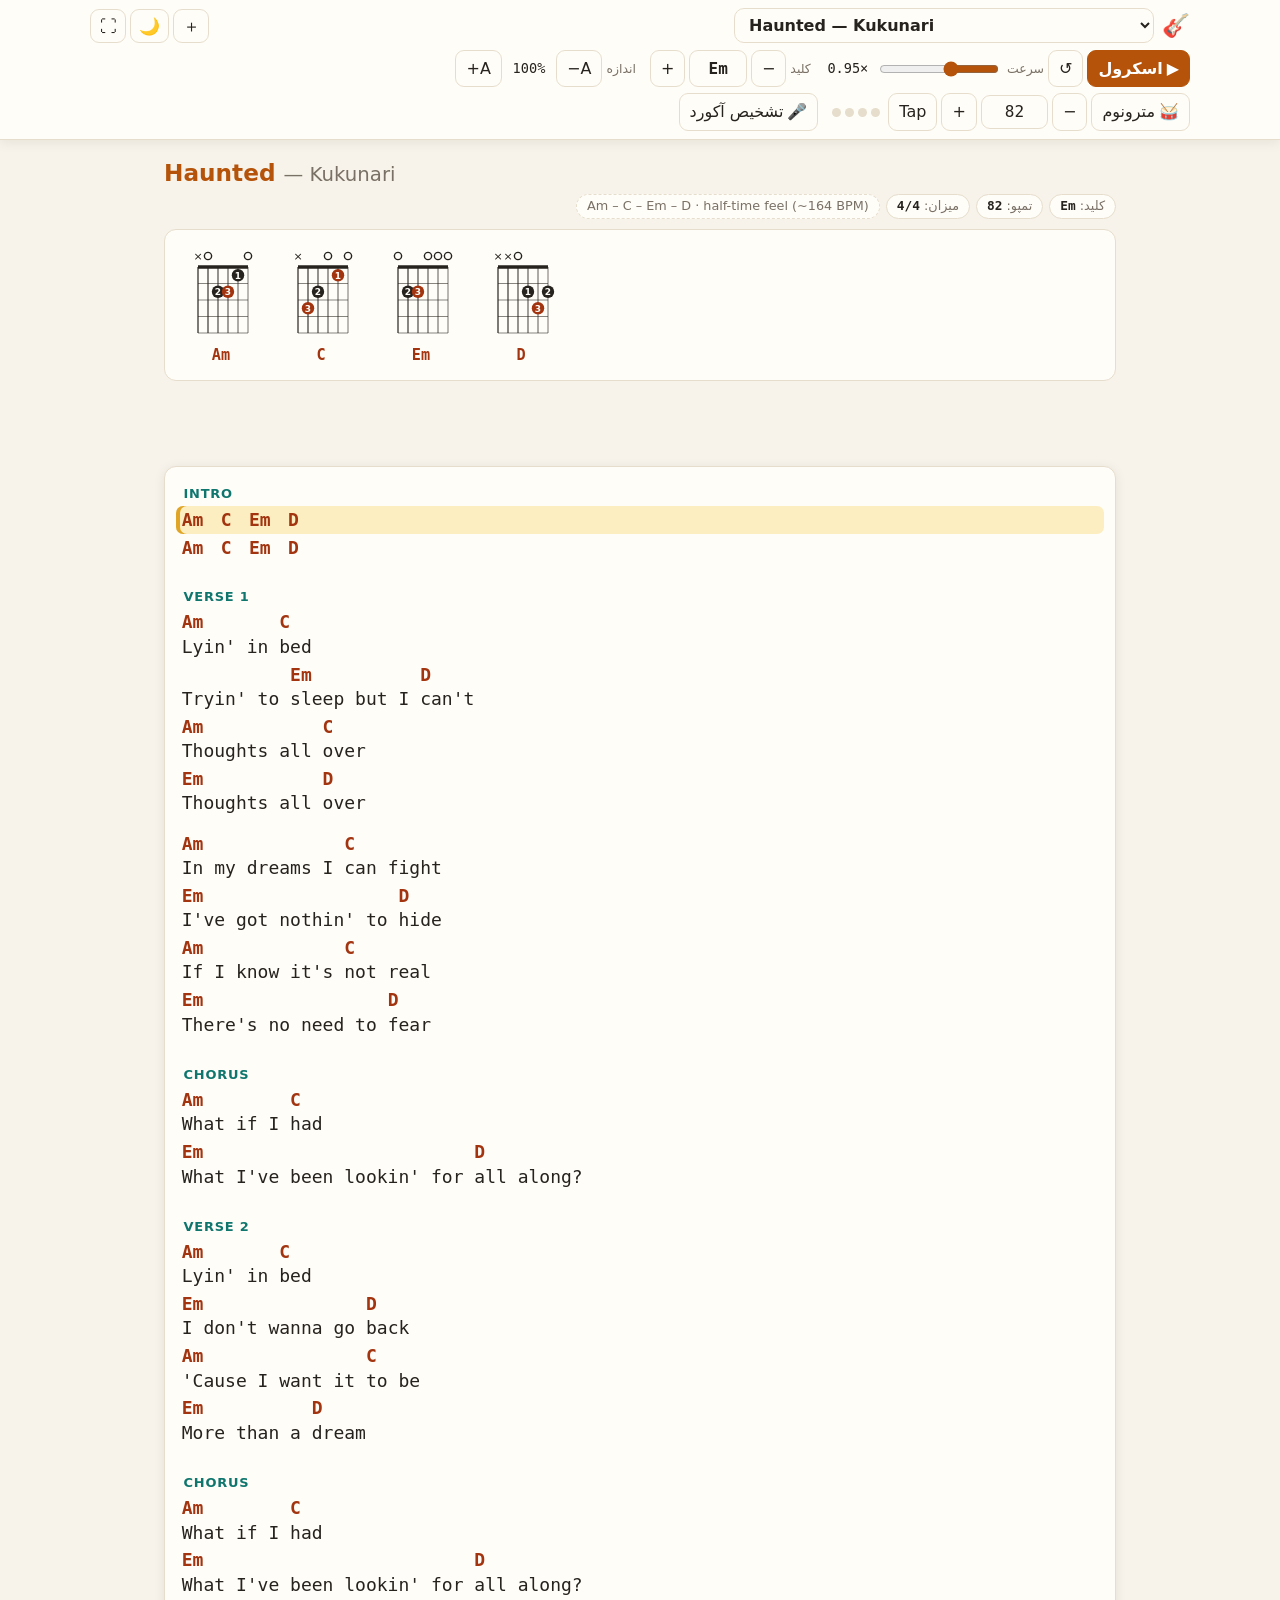
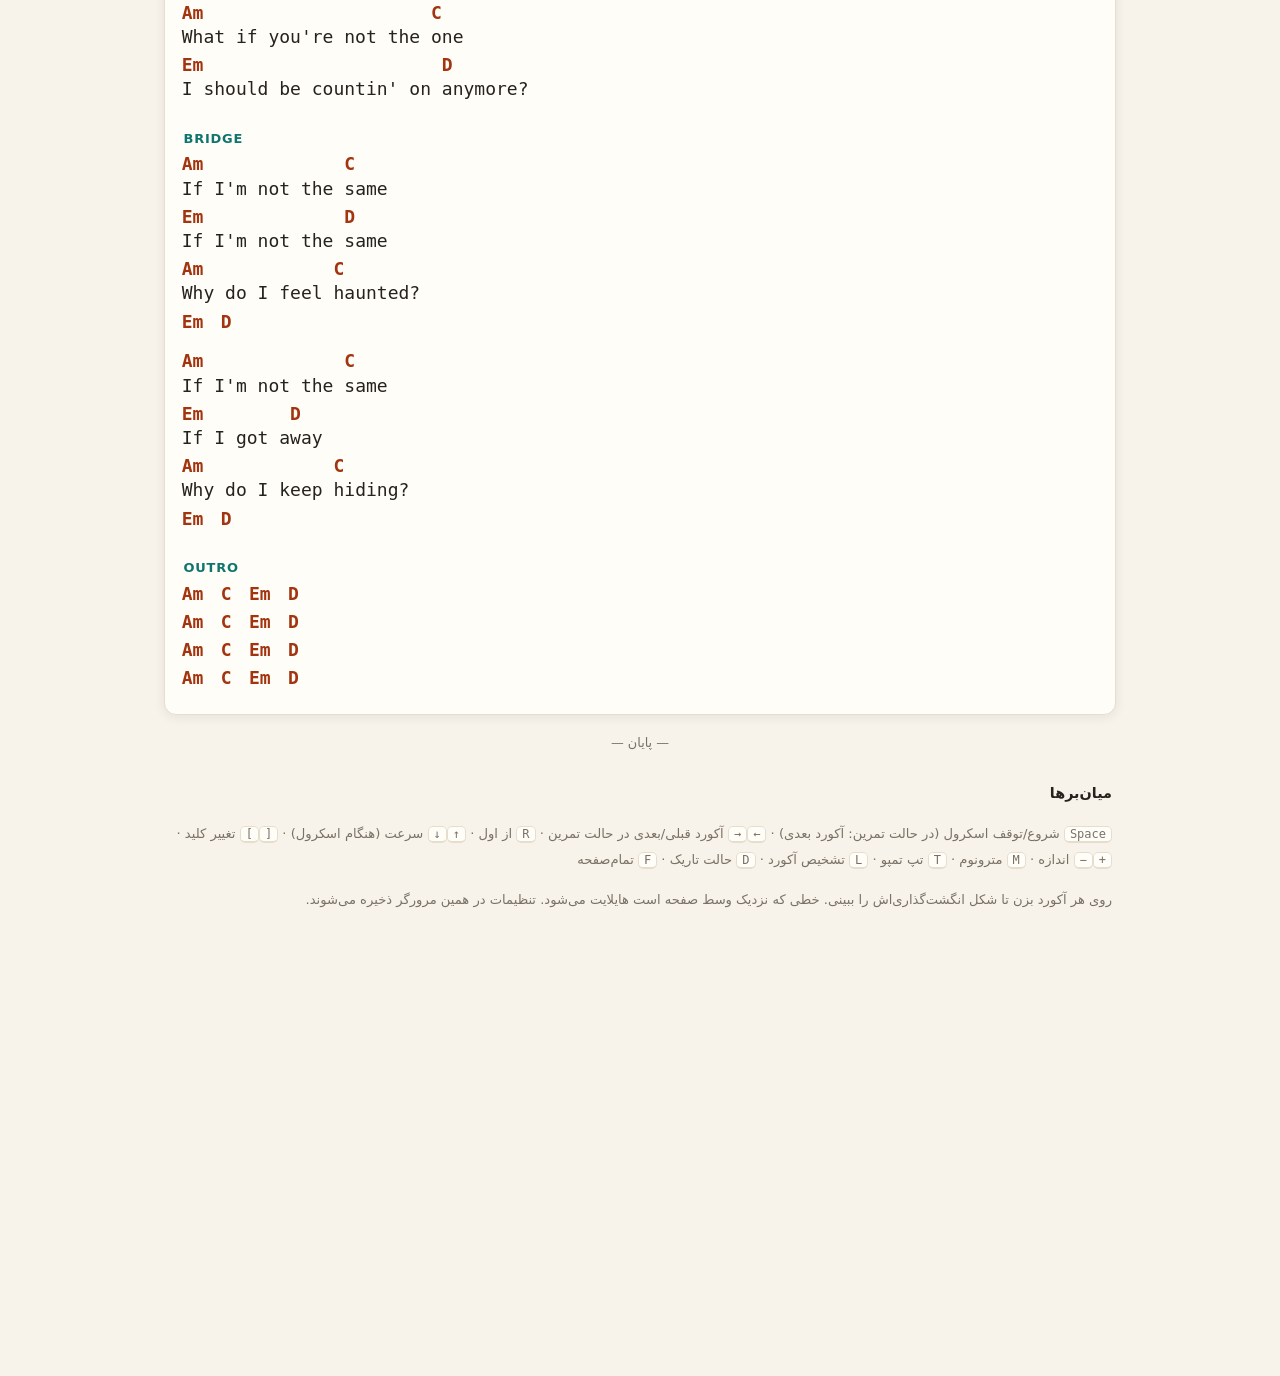
==== commit ab9fa3bf: "Fix bugs found in a full review of the app Security - esc() was a no-op ('&'->'&', '<'->'<'), so son" ====
--- a/index.html
+++ b/index.html
@@ -104,9 +104,10 @@
   <section class="help" id="help">
     <h2>میان‌برها</h2>
     <p>
-      <kbd>Space</kbd> شروع/توقف اسکرول ·
+      <kbd>Space</kbd> شروع/توقف اسکرول (در حالت تمرین: آکورد بعدی) ·
+      <kbd>←</kbd><kbd>→</kbd> آکورد قبلی/بعدی در حالت تمرین ·
       <kbd>R</kbd> از اول ·
-      <kbd>↑</kbd><kbd>↓</kbd> سرعت ·
+      <kbd>↑</kbd><kbd>↓</kbd> سرعت (هنگام اسکرول) ·
       <kbd>[</kbd><kbd>]</kbd> تغییر کلید ·
       <kbd>+</kbd><kbd>−</kbd> اندازه ·
       <kbd>M</kbd> مترونوم ·
@@ -234,6 +235,7 @@
     <div class="dialog-actions">
       <button type="button" id="songSave" class="primary">ذخیره و نمایش</button>
       <button type="button" id="songCopy">کپی ورودی کتابخانه</button>
+      <button type="button" id="songNew" hidden>آهنگ جدید</button>
       <button type="button" id="songDelete" class="danger" hidden>حذف</button>
       <button type="button" id="songCancel">بستن</button>
     </div>
--- a/css/style.css
+++ b/css/style.css
@@ -1,6 +1,8 @@
 /* Guitar Practice — styles. No external fonts or frameworks. */
 
 :root {
+  --fg: var(--ink);
+  --hover: color-mix(in srgb, var(--accent) 12%, var(--paper));
   --bg: #f7f3ea;
   --paper: #fffdf8;
   --ink: #26221d;
@@ -268,7 +270,9 @@
   background: #16a34a !important;
   box-shadow: 0 0 0 2px rgba(22, 163, 74, 0.4) !important;
   border-radius: 4px;
+  /* Negative margin = padding, so the chord name stays over its letter. */
   padding: 1px 4px !important;
+  margin: 0 -4px !important;
   display: inline-block;
 }
 .cd b.current-chord {
@@ -277,7 +281,7 @@
   box-shadow: 0 0 0 3px rgba(234, 88, 12, 0.45), 0 2px 10px rgba(234, 88, 12, 0.4) !important;
   border-radius: 6px !important;
   padding: 1px 6px !important;
-  margin: 0 -2px !important;
+  margin: 0 -6px !important; /* keeps the name over its letter */
   display: inline-block !important;
   font-weight: 800 !important;
   position: relative !important;
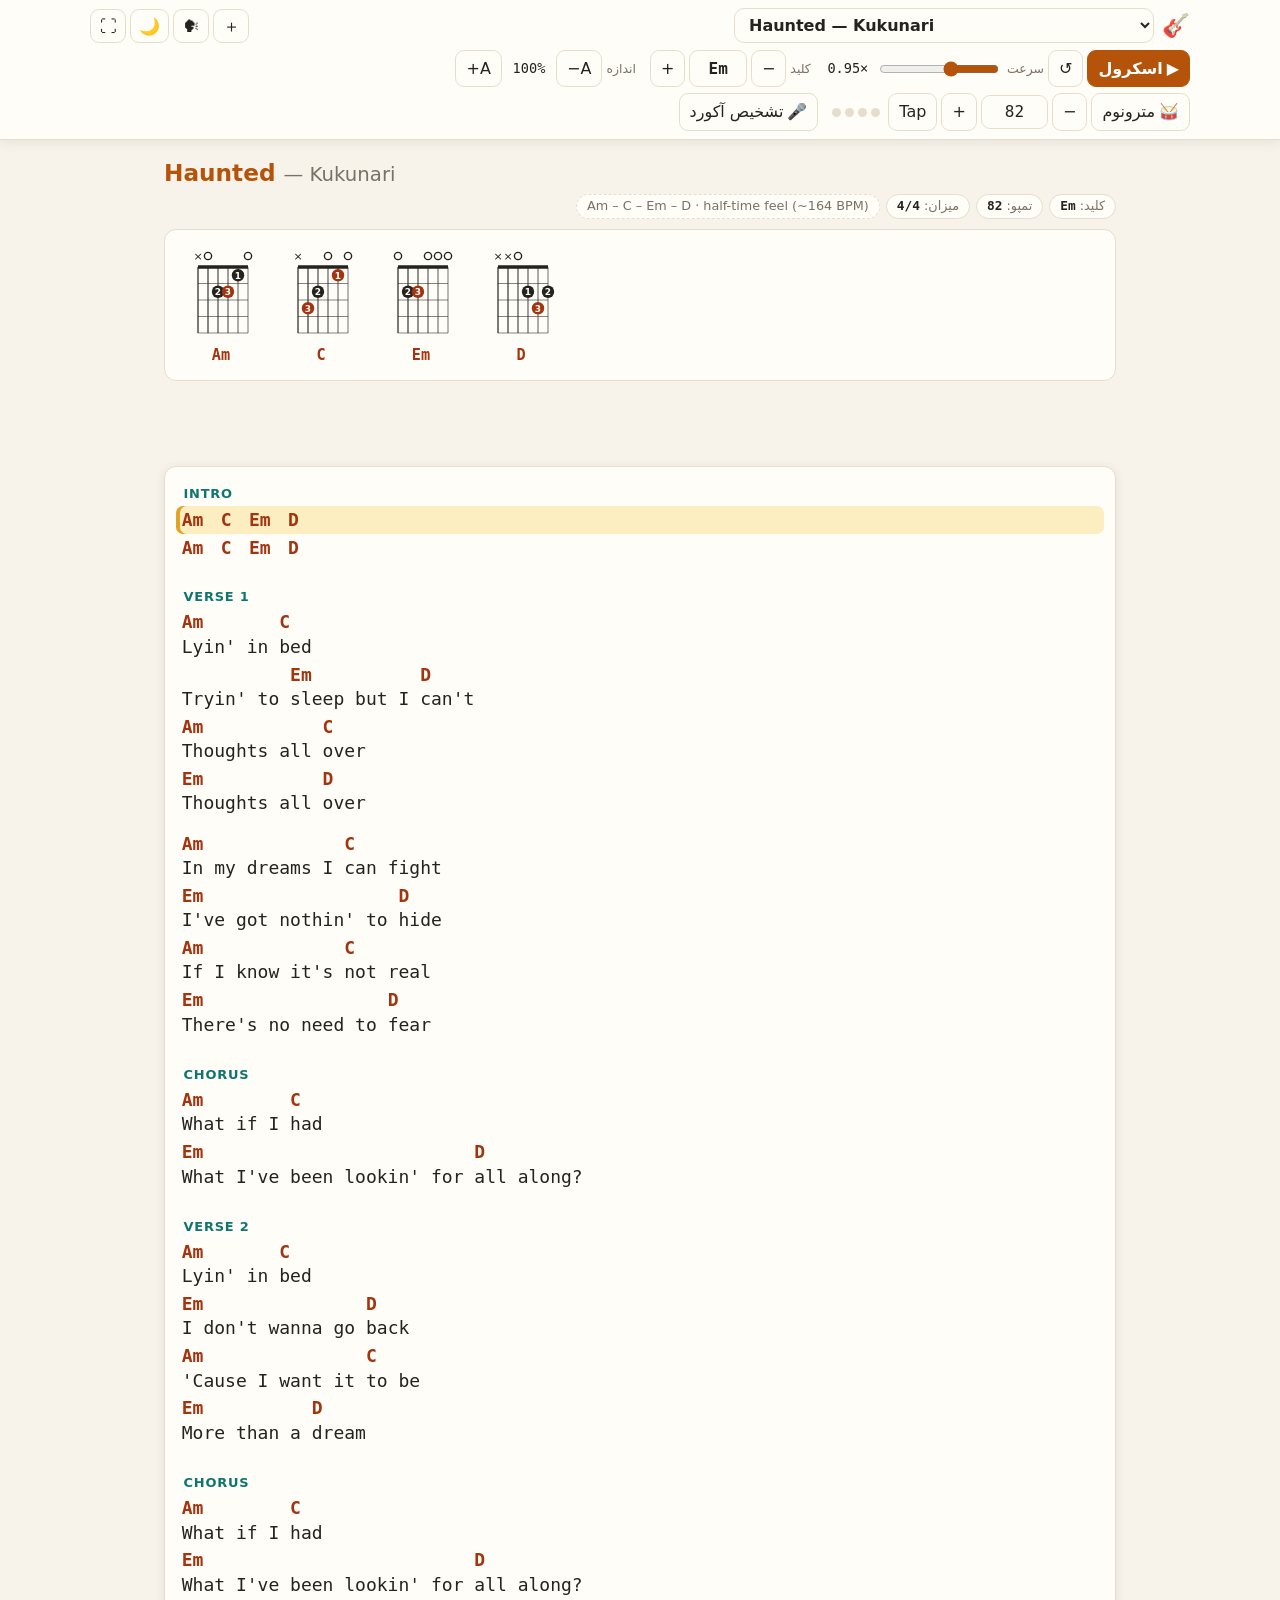
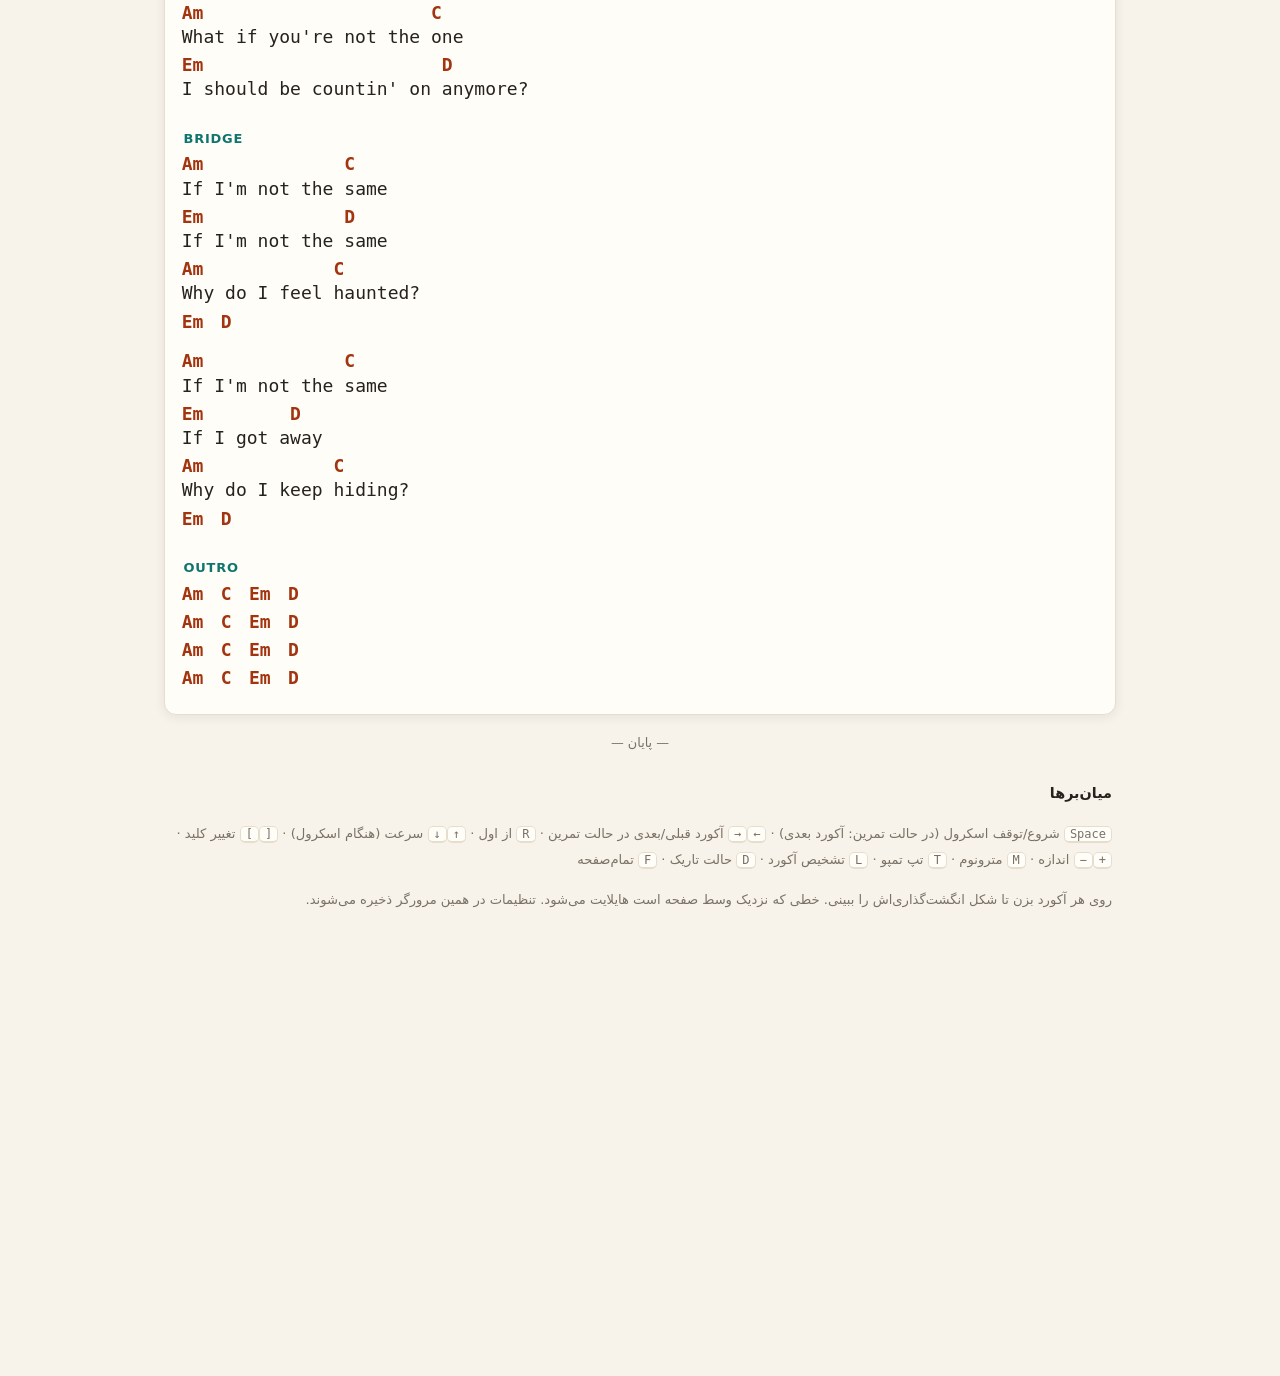
==== commit 700b9f71: "Add Voice mode: live speech prosody summaries sent to Supabase New voice.html page (Persian, RTL) th" ====
--- a/index.html
+++ b/index.html
@@ -29,6 +29,7 @@
     </label>
     <div class="appbar-actions">
       <button type="button" id="addSongBtn" class="icon-btn" title="افزودن آهنگ">＋</button>
+      <a href="voice.html" class="icon-btn link-btn" title="حالت صدا (تحلیل لحن گفتار)" aria-label="حالت صدا">🗣</a>
       <button type="button" id="themeBtn" class="icon-btn" title="حالت تاریک / روشن (D)" aria-label="حالت تاریک / روشن">🌙</button>
       <button type="button" id="fsBtn" class="icon-btn" title="تمام‌صفحه (F)" aria-label="تمام‌صفحه">⛶</button>
       <button type="button" id="moreBtn" class="icon-btn more-btn" title="ابزارهای بیشتر" aria-expanded="false" aria-controls="toolbar">⚙</button>
--- a/css/style.css
+++ b/css/style.css
@@ -738,3 +738,38 @@
 .det-chord.unknown { font-size: 1.5rem; color: var(--muted); }
 /* Chord-synced scroll: chords inside the tolerance window (accepted early). */
 .cd b.window { text-decoration: underline dotted var(--accent-2); text-underline-offset: 3px; }
+
+/* ------------------------------------------------------------ voice mode */
+.link-btn { display: inline-flex; align-items: center; justify-content: center; text-decoration: none; color: inherit; border: 1px solid var(--line); background: var(--paper); border-radius: 9px; min-height: 34px; box-sizing: border-box; }
+.link-btn:hover { border-color: var(--accent); }
+.voice-title { font-size: 1.05rem; margin: 0; flex: 1; font-weight: 700; }
+.voice-appbar { --appbar-h: 56px; }
+.voice-main { max-width: 760px; margin: 0 auto; padding: 16px max(14px, env(safe-area-inset-right)) 40px max(14px, env(safe-area-inset-left)); display: grid; gap: 14px; }
+.voice-card { background: var(--paper); border: 1px solid var(--line); border-radius: var(--radius); box-shadow: var(--shadow); padding: 14px 16px; }
+.voice-control { text-align: center; }
+.voice-start { font-size: 1.25rem; padding: 18px 32px; min-width: 240px; border-radius: 999px; background: var(--accent); color: var(--accent-ink); border-color: var(--accent); font-weight: 700; }
+.voice-start .ico { margin-inline-end: 8px; }
+.voice-start.on { background: var(--danger); border-color: var(--danger); color: #fff; }
+.voice-status { margin-top: 10px; color: var(--muted); font-size: 0.9rem; }
+.voice-config-warn { margin-top: 10px; padding: 8px 12px; border-radius: 8px; background: var(--hl); border: 1px solid var(--hl-edge); font-size: 0.85rem; }
+.voice-live-head { display: flex; align-items: baseline; gap: 10px; margin: 4px 0; }
+.voice-live-label { font-weight: 700; font-size: 0.85rem; }
+.voice-live-value { font-size: 1.1rem; min-width: 6ch; }
+.voice-live-flag { color: var(--muted); font-size: 0.78rem; }
+.voice-pitch { display: block; width: 100%; height: 180px; border: 1px solid var(--line); border-radius: 8px; background: var(--bg); margin-bottom: 10px; }
+.voice-level { height: 10px; margin-top: 4px; }
+.voice-list-head { display: flex; align-items: baseline; gap: 10px; }
+.voice-list-head h2 { font-size: 0.95rem; margin: 0 0 6px; flex: 1; }
+.voice-queue { color: var(--muted); font-size: 0.78rem; }
+.voice-list { list-style: none; padding: 0; margin: 0; display: grid; gap: 8px; }
+.voice-row { border: 1px solid var(--line); border-radius: 10px; padding: 8px 12px; background: var(--bg); display: grid; gap: 2px; }
+.voice-row-baseline { border-color: var(--accent-2); }
+.voice-row-text { font-size: 0.95rem; }
+.voice-row-meta { font-size: 0.72rem; color: var(--muted); text-align: left; }
+.voice-send { font-size: 0.74rem; color: var(--muted); }
+.voice-send-sent { color: var(--match); }
+.voice-send-retry, .voice-send-noconfig { color: var(--danger); }
+.voice-calib-row { display: flex; align-items: center; gap: 12px; flex-wrap: wrap; }
+.voice-calib-row .ico { margin-inline-end: 6px; }
+.voice-calib-status { color: var(--muted); font-size: 0.85rem; flex: 1; }
+.voice-calib-meter { margin-top: 10px; }
